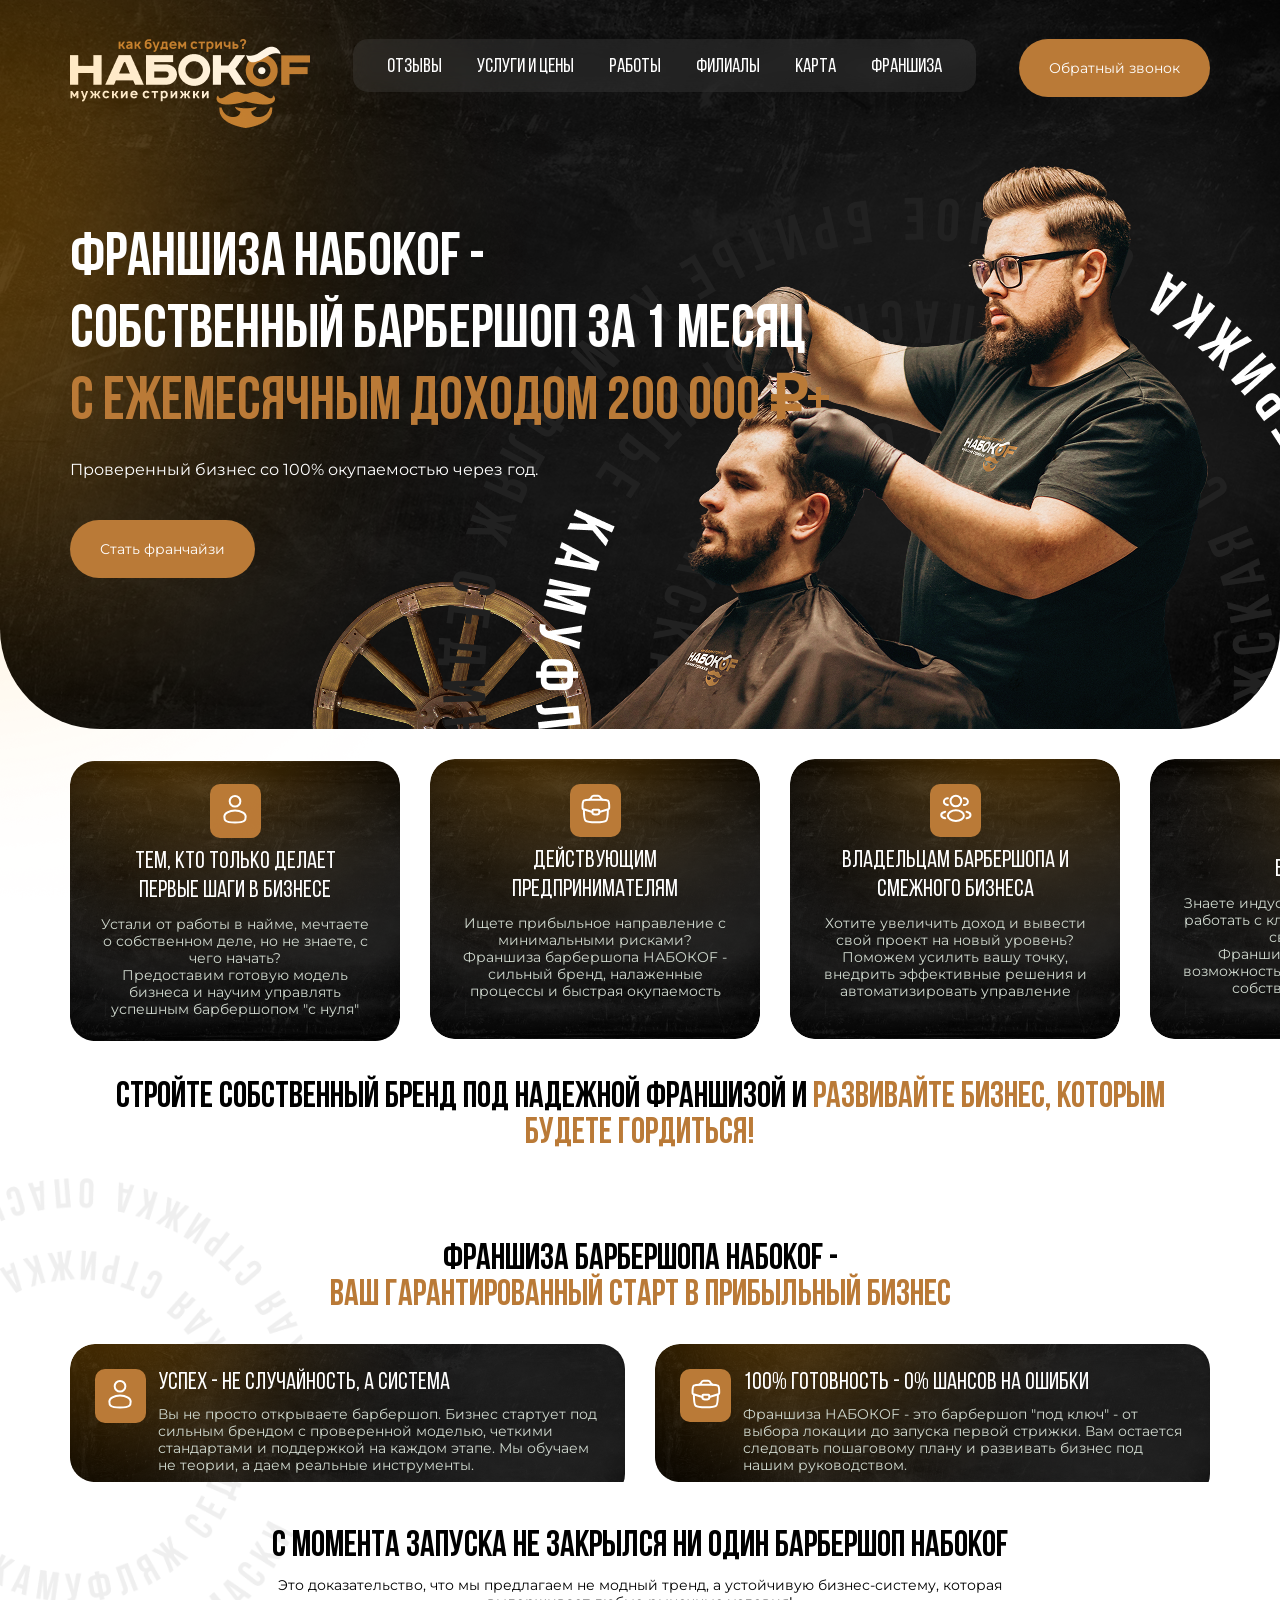
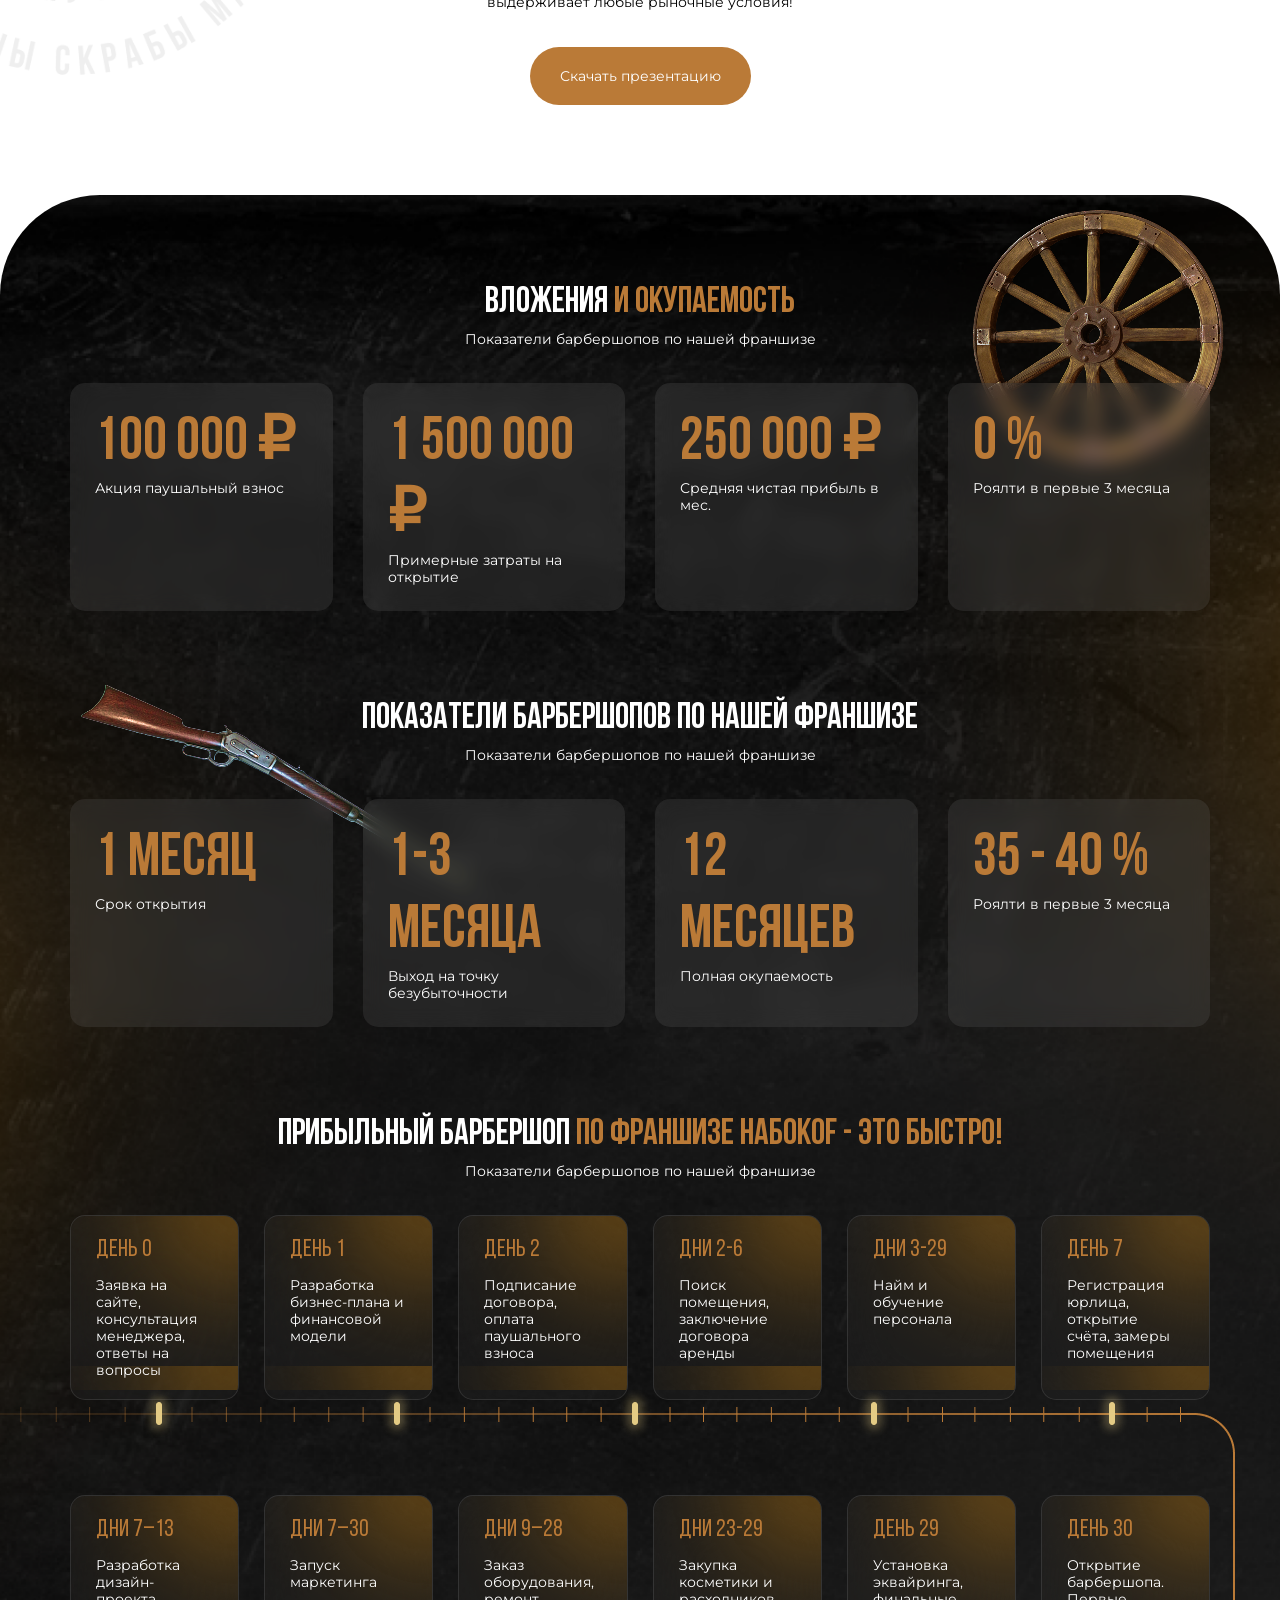
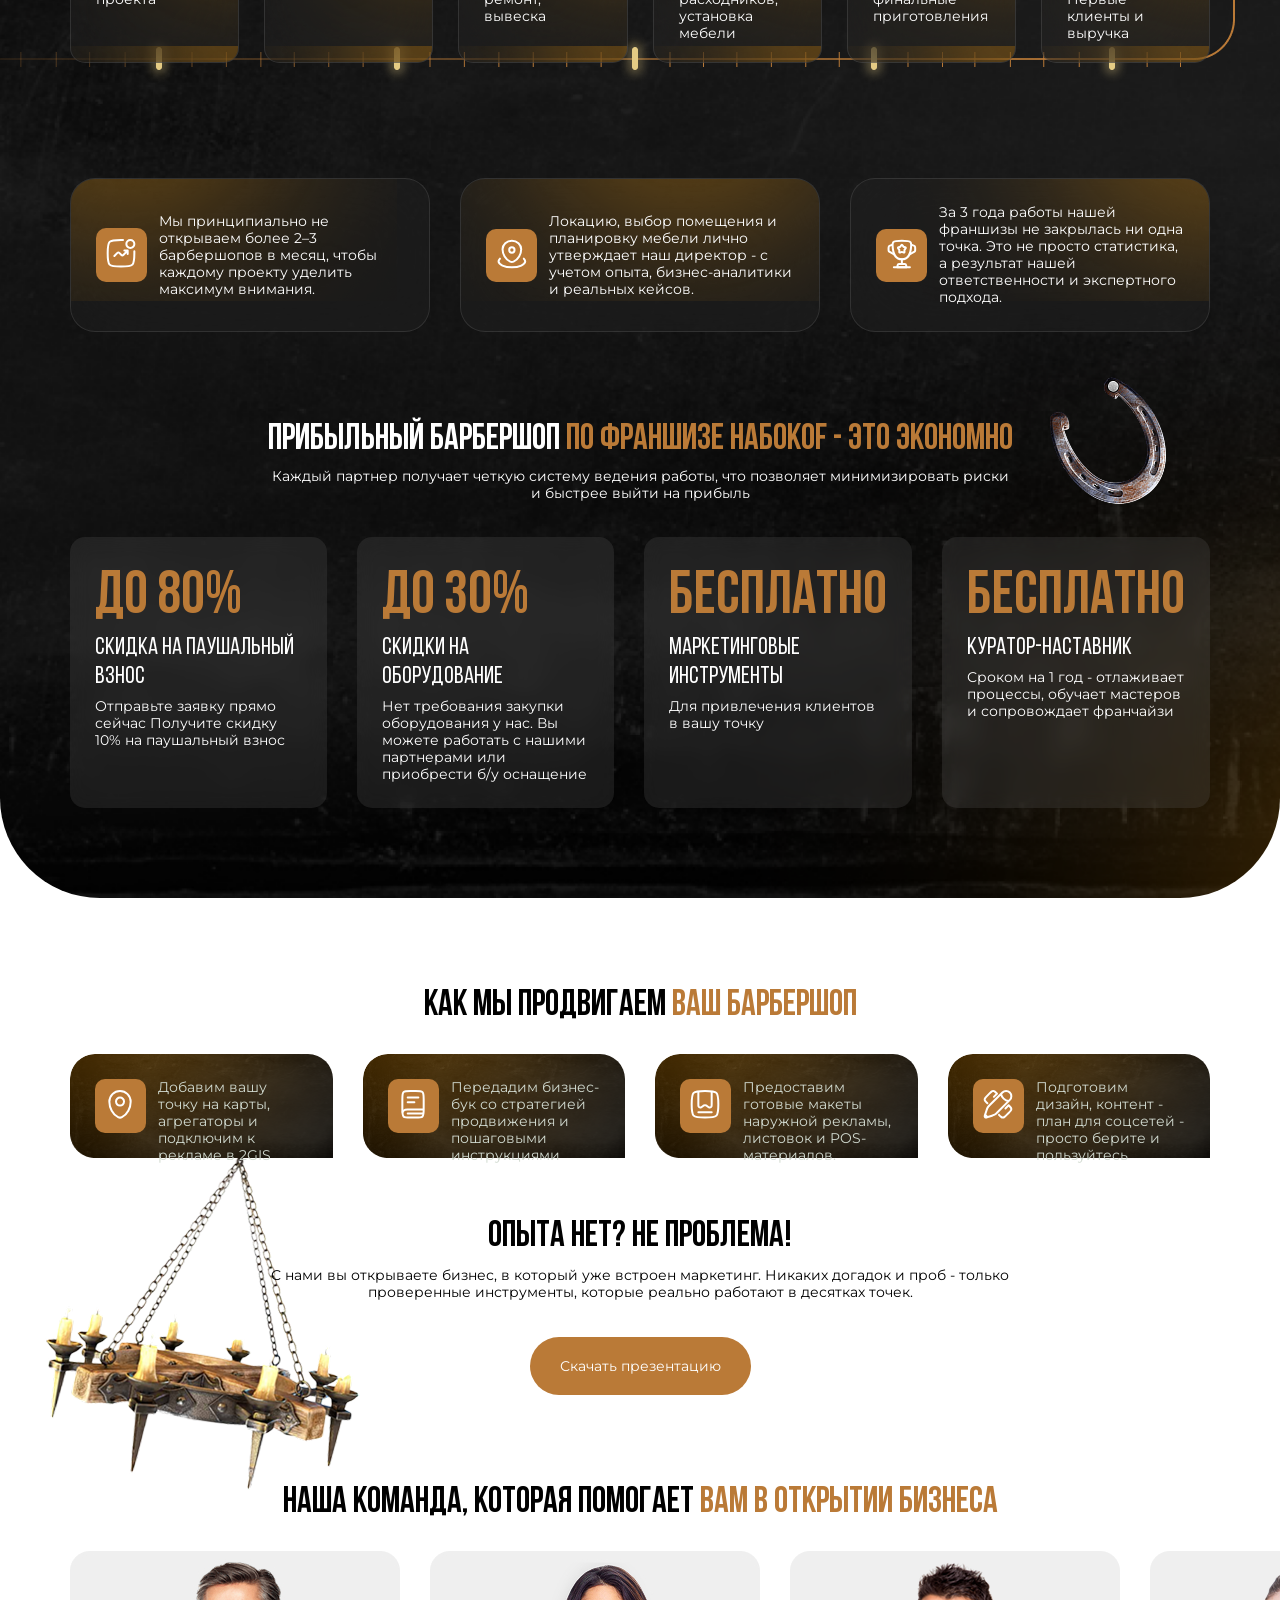
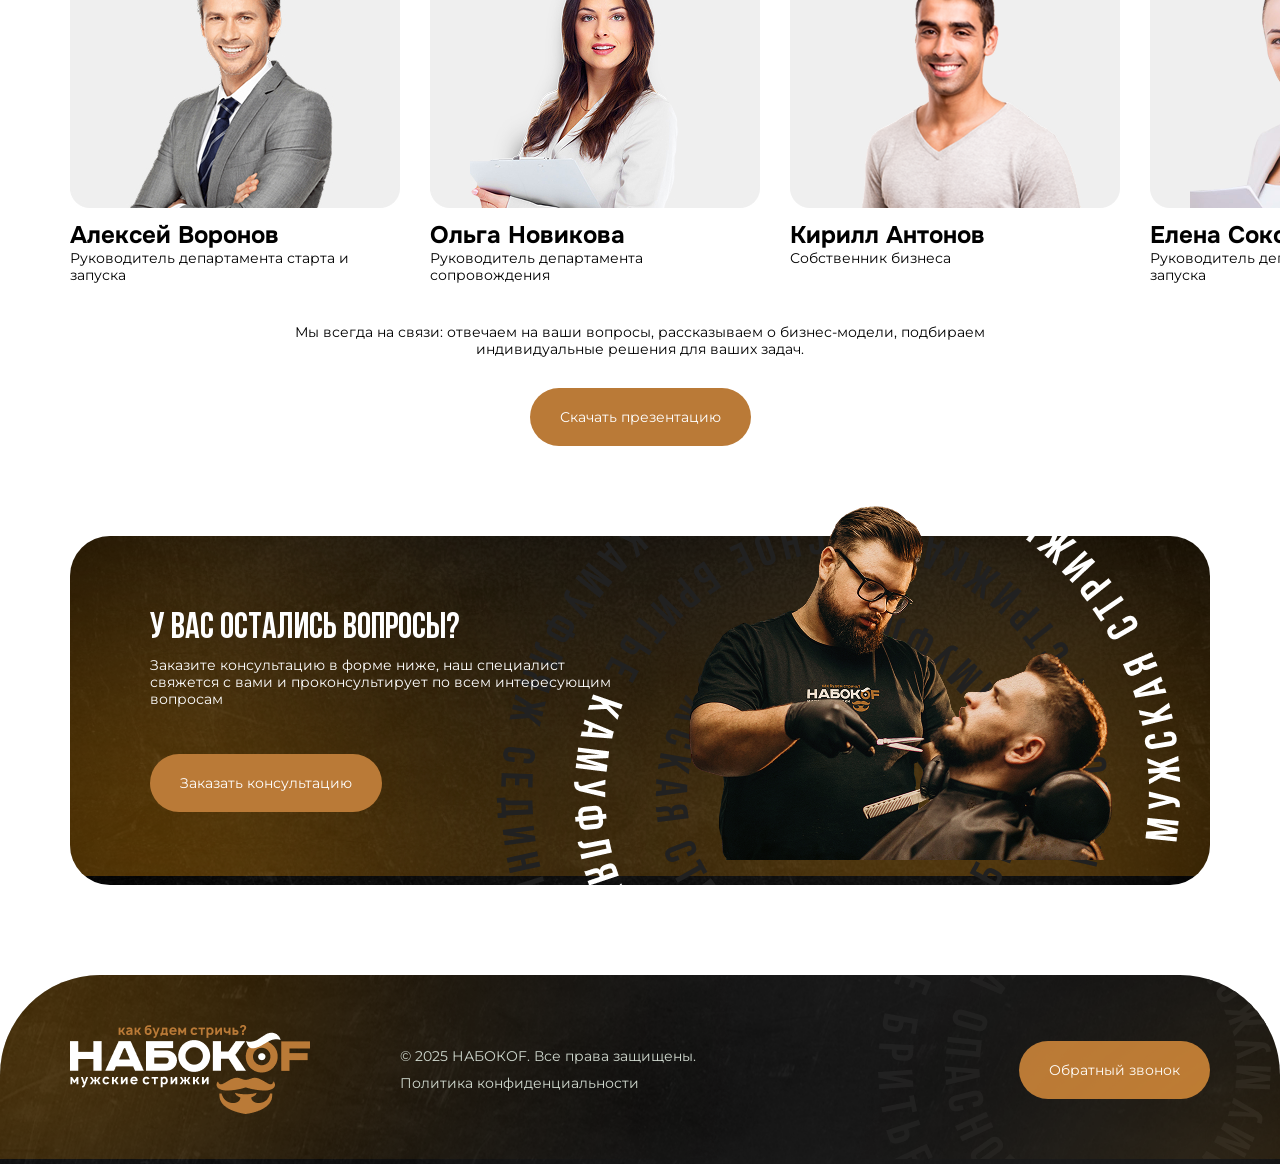
==== franchise.html @ 5dddad39 "first commit" ====
<!DOCTYPE html>
<html lang="en">
<head>
  <meta charset="UTF-8">
  <meta name="viewport" content="width=device-width, initial-scale=1.0">
  <link rel="preconnect" href="https://fonts.googleapis.com">
  <link rel="preconnect" href="https://fonts.gstatic.com" crossorigin>
  <link href="https://fonts.googleapis.com/css2?family=Montserrat&display=swap" rel="stylesheet">
  <title>Document</title>

  <link rel="stylesheet" href="css/franchise.css">
</head>
<body>
  <div class="wrapper">
    <div class="hero">
      <img class="hero__decor-eclipse" src="img/franchise/ecpilse.png" alt="">
      <header class="header">
        <div class="header__container container">
          <a class="header__logo" href="#">
            <img src="img/franchise/logo.png" alt="">
          </a>
          <nav class="header__nav">
            <ul class="header__nav-list">
              <li class="header__nav-item">
                <a class="header__nav-link text-bebas-20" href="#">Отзывы</a>
              </li>
              <li class="header__nav-item">
                <a class="header__nav-link text-bebas-20" href="#">Услуги и цены</a>
              </li>
              <li class="header__nav-item">
                <a class="header__nav-link text-bebas-20" href="#">Работы</a>
              </li>
              <li class="header__nav-item">
                <a class="header__nav-link text-bebas-20" href="#">Филиалы</a>
              </li>
              <li class="header__nav-item">
                <a class="header__nav-link text-bebas-20" href="#">Карта</a>
              </li>
              <li class="header__nav-item">
                <a class="header__nav-link text-bebas-20" href="#">Франшиза</a>
              </li>
            </ul>
          </nav> 
          <a class="header__phone button" href="tel:+999999">Обратный звонок</a>
        </div>
      </header>
      <div class="hero__inner">
        <div class="hero__container container">
          <img class="hero__decor-whell" src="img/franchise/wheel.png" alt="">
          <div class="hero__info">
            <h1 class="hero__title text-title-h1">Франшиза НАБОКОF - <br> собственный барбершоп за 1 месяц <br> <span>с ежемесячным доходом 200 000 ₽+</span></h1>
            <p class="hero__description text-montserrat-16">Проверенный бизнес со 100% окупаемостью через год.</p>
            <button class="hero__button button">Стать франчайзи</button>
          </div>
          <div class="hero__right">
            <img class="hero__human" src="img/franchise/human.png" alt=""> 
          </div>
        </div>
      </div>
    </div>
    <main>
      <section class="for-who">
        <div class="for-who__container container">
          <div class="for-who__body">
            <ul class="for-who__list">
              <li class="for-who__card for-who__card-1">
                <div class="for-who__card-icon">
                  <svg width="33" height="33" viewBox="0 0 33 33" fill="none" xmlns="http://www.w3.org/2000/svg">
                    <path d="M10.6836 8.26662C10.6836 9.68111 11.2455 11.0377 12.2457 12.0379C13.2459 13.0381 14.6024 13.6 16.0169 13.6C17.4314 13.6 18.788 13.0381 19.7882 12.0379C20.7884 11.0377 21.3503 9.68111 21.3503 8.26662C21.3503 6.85213 20.7884 5.49558 19.7882 4.49539C18.788 3.49519 17.4314 2.93329 16.0169 2.93329C14.6024 2.93329 13.2459 3.49519 12.2457 4.49539C11.2455 5.49558 10.6836 6.85213 10.6836 8.26662Z" stroke="white" stroke-width="2"/>
                    <path d="M26.6829 23.5999C26.6829 26.9136 26.6829 29.5999 16.0163 29.5999C5.34961 29.5999 5.34961 26.9136 5.34961 23.5999C5.34961 20.2862 10.1252 17.5999 16.0163 17.5999C21.9073 17.5999 26.6829 20.2862 26.6829 23.5999Z" stroke="white" stroke-width="2"/>
                  </svg>                    
                </div>
                <h3 class="for-who__card-title text-title-h3">Тем, кто только делает <br> первые шаги в бизнесе</h3>
                <p class="for-who__card-description text-montserrat-14">Устали от работы в найме, мечтаете о собственном деле, но не знаете, с чего начать? <br> Предоставим готовую модель бизнеса и научим управлять успешным барбершопом "с нуля"</p>
              </li>
              <li class="for-who__card for-who__card-2">
                <div class="for-who__card-icon">
                  <svg width="33" height="32" viewBox="0 0 33 32" fill="none" xmlns="http://www.w3.org/2000/svg">
                    <path d="M4.87793 16C4.87793 21.0283 4.87793 26.2092 6.63529 27.7712C8.39265 29.3333 11.2211 29.3333 16.8779 29.3333C22.5347 29.3333 25.3633 29.3333 27.1206 27.7712C28.8779 26.2092 28.8779 21.0283 28.8779 16" stroke="white" stroke-width="2"/>
                    <path d="M20.4253 18.9359L28.4351 16.533C29.2291 16.2948 29.6261 16.1756 29.878 15.8902C29.9271 15.8346 29.9715 15.775 30.0105 15.712C30.2116 15.3887 30.2116 14.9743 30.2116 14.1452C30.2116 10.8784 30.2116 9.24495 29.3143 8.14214C29.1419 7.93019 28.9481 7.73646 28.7361 7.56399C27.6333 6.66669 25.9999 6.66669 22.7331 6.66669H11.0235C7.75662 6.66669 6.12319 6.66669 5.02038 7.56399C4.80843 7.73646 4.6147 7.93019 4.44223 8.14214C3.54492 9.24495 3.54492 10.8784 3.54492 14.1452C3.54492 14.9743 3.54492 15.3887 3.74596 15.712C3.78512 15.775 3.82947 15.8346 3.87854 15.8902C4.13046 16.1756 4.52746 16.2948 5.32146 16.533L13.3312 18.9359" stroke="white" stroke-width="2"/>
                    <path d="M9.54492 6.66669C10.6428 6.63886 11.7573 5.9399 12.1308 4.90711C12.1423 4.87534 12.1541 4.84001 12.1777 4.76931L12.2119 4.66669C12.2681 4.49794 12.2963 4.41354 12.3264 4.33869C12.7106 3.38285 13.6111 2.73385 14.6393 2.67157C14.7199 2.66669 14.8088 2.66669 14.9868 2.66669H18.7704C18.9483 2.66669 19.0372 2.66669 19.1177 2.67157C20.146 2.73385 21.0465 3.38285 21.4308 4.33869C21.4608 4.41354 21.4889 4.49793 21.5452 4.66669L21.5795 4.76931C21.6029 4.83959 21.6148 4.87543 21.6263 4.90711C21.9999 5.9399 23.1137 6.63886 24.2116 6.66669" stroke="white" stroke-width="2"/>
                    <path d="M19.5449 16.6667H14.2116C13.8434 16.6667 13.5449 16.9652 13.5449 17.3334V20.2154C13.5449 20.4879 13.7109 20.7331 13.964 20.8343L14.8975 21.2078C16.1691 21.7163 17.5875 21.7163 18.8591 21.2078L19.7925 20.8343C20.0456 20.7331 20.2116 20.4879 20.2116 20.2154V17.3334C20.2116 16.9652 19.9131 16.6667 19.5449 16.6667Z" stroke="white" stroke-width="2" stroke-linecap="round"/>
                  </svg>                    
                </div>
                <h3 class="for-who__card-title text-title-h3">Действующим <br> предпринимателям</h3>
                <p class="for-who__card-description text-montserrat-14">Ищете прибыльное направление с минимальными рисками? <br> Франшиза барбершопа НАБОКОF - сильный бренд, налаженные процессы и быстрая окупаемость</p>
              </li>
              <li class="for-who__card for-who__card-3">
                <div class="for-who__card-icon">
                  <svg width="33" height="32" viewBox="0 0 33 32" fill="none" xmlns="http://www.w3.org/2000/svg">
                    <g clip-path="url(#clip0_64_676)">
                    <path d="M11.5449 7.99996C11.5449 9.41445 12.1068 10.771 13.107 11.7712C14.1072 12.7714 15.4638 13.3333 16.8783 13.3333C18.2927 13.3333 19.6493 12.7714 20.6495 11.7712C21.6497 10.771 22.2116 9.41445 22.2116 7.99996C22.2116 6.58547 21.6497 5.22892 20.6495 4.22872C19.6493 3.22853 18.2927 2.66663 16.8783 2.66663C15.4638 2.66663 14.1072 3.22853 13.107 4.22872C12.1068 5.22892 11.5449 6.58547 11.5449 7.99996Z" stroke="white" stroke-width="2"/>
                    <path d="M24.8779 12C27.0871 12 28.8779 10.5076 28.8779 8.66665C28.8779 6.8257 27.0871 5.33331 24.8779 5.33331" stroke="white" stroke-width="2" stroke-linecap="round"/>
                    <path d="M8.87793 12C6.6688 12 4.87793 10.5076 4.87793 8.66665C4.87793 6.8257 6.6688 5.33331 8.87793 5.33331" stroke="white" stroke-width="2" stroke-linecap="round"/>
                    <path d="M8.87793 22.6666C8.87793 24.0811 9.72078 25.4377 11.2211 26.4379C12.7214 27.4381 14.7562 28 16.8779 28C18.9997 28 21.0345 27.4381 22.5348 26.4379C24.0351 25.4377 24.8779 24.0811 24.8779 22.6666C24.8779 21.2522 24.0351 19.8956 22.5348 18.8954C21.0345 17.8952 18.9997 17.3333 16.8779 17.3333C14.7562 17.3333 12.7214 17.8952 11.2211 18.8954C9.72078 19.8956 8.87793 21.2522 8.87793 22.6666Z" stroke="white" stroke-width="2"/>
                    <path d="M27.5449 25.3333C29.8839 24.8204 31.5449 23.5214 31.5449 22C31.5449 20.4785 29.8839 19.1796 27.5449 18.6666" stroke="white" stroke-width="2" stroke-linecap="round"/>
                    <path d="M6.21094 25.3333C3.87194 24.8204 2.21094 23.5214 2.21094 22C2.21094 20.4785 3.87194 19.1796 6.21094 18.6666" stroke="white" stroke-width="2" stroke-linecap="round"/>
                    </g>
                    <defs>
                    <clipPath id="clip0_64_676">
                    <rect width="32" height="32" fill="white" transform="translate(0.87793)"/>
                    </clipPath>
                    </defs>
                    </svg>
                    
                </div>
                <h3 class="for-who__card-title text-title-h3">Владельцам барбершопа и <br> смежного бизнеса</h3>
                <p class="for-who__card-description text-montserrat-14">Хотите увеличить доход и вывести свой проект на новый уровень? <br> Поможем усилить вашу точку, внедрить эффективные решения и автоматизировать управление</p>
              </li>
              <li class="for-who__card for-who__card-4">
                <div class="for-who__card-icon">
                  <svg width="42" height="41" viewBox="0 0 42 41" fill="none" xmlns="http://www.w3.org/2000/svg">
                    <g clip-path="url(#clip0_64_689)">
                    <path d="M4.80078 21.1913C5.38094 22.1961 6.33652 22.9294 7.45731 23.2297C8.57809 23.53 9.77227 23.3728 10.7771 22.7926C11.782 22.2125 12.5153 21.2569 12.8156 20.1361C13.1159 19.0153 12.9587 17.8211 12.3785 16.8163C11.7983 15.8114 10.8428 15.0782 9.72198 14.7778C8.60119 14.4775 7.40701 14.6347 6.40214 15.2149C5.39727 15.7951 4.66403 16.7506 4.36372 17.8714C4.0634 18.9922 4.22062 20.1864 4.80078 21.1913Z" stroke="white" stroke-width="2" stroke-linecap="round" stroke-linejoin="round"/>
                    <path d="M19.2844 19.6589L37.2527 19.9009C37.2179 20.5948 36.9234 21.2503 36.4276 21.7371C35.9318 22.2238 35.2711 22.5063 34.5767 22.5284L11.4463 22.3179" stroke="white" stroke-width="2" stroke-linecap="round" stroke-linejoin="round"/>
                    <path d="M12.3008 34.1817C12.8809 35.1866 13.8365 35.9198 14.9573 36.2201C16.0781 36.5204 17.2723 36.3632 18.2771 35.783C19.282 35.2029 20.0153 34.2473 20.3156 33.1265C20.6159 32.0057 20.4587 30.8116 19.8785 29.8067C19.2983 28.8018 18.3428 28.0686 17.222 27.7683C16.1012 27.4679 14.907 27.6252 13.9021 28.2053C12.8973 28.7855 12.164 29.7411 11.8637 30.8619C11.5634 31.9826 11.7206 33.1768 12.3008 34.1817Z" stroke="white" stroke-width="2" stroke-linecap="round" stroke-linejoin="round"/>
                    <path d="M22.3845 19.7007L29.6447 6.72323C29.0264 6.4061 28.3114 6.33329 27.6419 6.51926C26.9723 6.70524 26.3973 7.13638 26.0312 7.72696L14.6477 27.8626" stroke="white" stroke-width="2" stroke-linecap="round" stroke-linejoin="round"/>
                    </g>
                    <defs>
                    <clipPath id="clip0_64_689">
                    <rect width="30" height="30" fill="white" transform="translate(0.509766 15.0096) rotate(-30)"/>
                    </clipPath>
                    </defs>
                    </svg>
                    
                </div>
                <h3 class="for-who__card-title text-title-h3">Барберам</h3>
                <p class="for-who__card-description text-montserrat-14">Знаете индустрию изнутри, умеете работать с клиентами и мечтаете о своем деле? <br> Франшиза НАБОКОF - это возможность перейти из мастера в собственника бизнеса</p>
              </li>
            </ul>
            <h2 class="for-who__title text-title-h2">Стройте собственный бренд под надежной франшизой и <span>развивайте бизнес, которым будете гордиться!</span></h2>
          </div>
        </div>
      </section>
      <section class="guarantee">
        <div class="guarantee__container container">
          <img class="guarantee__text-bg" src="img/franchise/text-eclip.png" alt="">
          <div class="guarantee__body">
            <h2 class="guarantee__title guarantee__title-1 text-title-h2">Франшиза барбершопа НАБОКОF - <br> <span>ваш гарантированный старт в прибыльный бизнес</span></h2>
            <ul class="guarantee__list">
              <li class="guarantee__card guarantee__card-1">
                <div class="guarantee__card-icon">
                  <svg width="33" height="33" viewBox="0 0 33 33" fill="none" xmlns="http://www.w3.org/2000/svg">
                    <path d="M10.6836 8.26473C10.6836 9.67922 11.2455 11.0358 12.2457 12.036C13.2459 13.0362 14.6024 13.5981 16.0169 13.5981C17.4314 13.5981 18.788 13.0362 19.7882 12.036C20.7884 11.0358 21.3503 9.67922 21.3503 8.26473C21.3503 6.85024 20.7884 5.49369 19.7882 4.49349C18.788 3.4933 17.4314 2.9314 16.0169 2.9314C14.6024 2.9314 13.2459 3.4933 12.2457 4.49349C11.2455 5.49369 10.6836 6.85024 10.6836 8.26473Z" stroke="white" stroke-width="2"/>
                    <path d="M26.6829 23.5981C26.6829 26.9119 26.6829 29.5981 16.0163 29.5981C5.34961 29.5981 5.34961 26.9119 5.34961 23.5981C5.34961 20.2844 10.1252 17.5981 16.0163 17.5981C21.9073 17.5981 26.6829 20.2844 26.6829 23.5981Z" stroke="white" stroke-width="2"/>
                  </svg>                    
                </div>
                <div class="guarantee__card-info">
                  <h3 class="guarantee__card-title text-title-h3">Успех - не случайность, а система</h3>
                  <p class="guarantee__card-description text-montserrat-14">Вы не просто открываете барбершоп. Бизнес стартует под сильным брендом с проверенной моделью, четкими стандартами и поддержкой на каждом этапе. Мы обучаем не теории, а даем реальные инструменты.</p>
                </div>
              </li>
              <li class="guarantee__card guarantee__card-2">
                <div class="guarantee__card-icon">
                  <svg width="33" height="32" viewBox="0 0 33 32" fill="none" xmlns="http://www.w3.org/2000/svg">
                    <path d="M4.87793 15.9982C4.87793 21.0264 4.87793 26.2074 6.63529 27.7694C8.39265 29.3315 11.2211 29.3315 16.8779 29.3315C22.5347 29.3315 25.3633 29.3315 27.1206 27.7694C28.8779 26.2074 28.8779 21.0264 28.8779 15.9982" stroke="white" stroke-width="2"/>
                    <path d="M20.4253 18.934L28.4351 16.5311C29.2291 16.2929 29.6261 16.1737 29.878 15.8883C29.9271 15.8327 29.9715 15.7731 30.0105 15.7101C30.2116 15.3868 30.2116 14.9724 30.2116 14.1433C30.2116 10.8765 30.2116 9.24306 29.3143 8.14025C29.1419 7.9283 28.9481 7.73457 28.7361 7.5621C27.6333 6.66479 25.9999 6.66479 22.7331 6.66479H11.0235C7.75662 6.66479 6.12319 6.66479 5.02038 7.5621C4.80843 7.73457 4.6147 7.9283 4.44223 8.14025C3.54492 9.24306 3.54492 10.8765 3.54492 14.1433C3.54492 14.9724 3.54492 15.3868 3.74596 15.7101C3.78512 15.7731 3.82947 15.8327 3.87854 15.8883C4.13046 16.1737 4.52746 16.2929 5.32146 16.5311L13.3312 18.934" stroke="white" stroke-width="2"/>
                    <path d="M9.54492 6.6648C10.6428 6.63697 11.7573 5.93801 12.1308 4.90522C12.1423 4.87345 12.1541 4.83812 12.1777 4.76742L12.2119 4.66479C12.2681 4.49605 12.2963 4.41165 12.3264 4.33679C12.7106 3.38095 13.6111 2.73195 14.6393 2.66967C14.7199 2.66479 14.8088 2.66479 14.9868 2.66479H18.7704C18.9483 2.66479 19.0372 2.66479 19.1177 2.66967C20.146 2.73195 21.0465 3.38095 21.4308 4.33679C21.4608 4.41165 21.4889 4.49603 21.5452 4.66479L21.5795 4.76742C21.6029 4.8377 21.6148 4.87354 21.6263 4.90522C21.9999 5.93801 23.1137 6.63697 24.2116 6.6648" stroke="white" stroke-width="2"/>
                    <path d="M19.5449 16.6648H14.2116C13.8434 16.6648 13.5449 16.9633 13.5449 17.3315V20.2135C13.5449 20.486 13.7109 20.7312 13.964 20.8324L14.8975 21.2059C16.1691 21.7144 17.5875 21.7144 18.8591 21.2059L19.7925 20.8324C20.0456 20.7312 20.2116 20.486 20.2116 20.2135V17.3315C20.2116 16.9633 19.9131 16.6648 19.5449 16.6648Z" stroke="white" stroke-width="2" stroke-linecap="round"/>
                    </svg>                    
                </div>
                <div class="guarantee__card-info">
                  <h3 class="guarantee__card-title text-title-h3">100% готовность - 0% шансов на ошибки</h3>
                  <p class="guarantee__card-description text-montserrat-14">Франшиза НАБОКОF - это барбершоп "под ключ" - от выбора локации до запуска первой стрижки. Вам остается следовать пошаговому плану и развивать бизнес под нашим руководством.</p>
                </div>
              </li>
            </ul>
            <div class="guarantee__wrap">
              <h2 class="guarantee__title guarantee__title-2 text-title-h2">С момента запуска не закрылся ни один барбершоп НАБОКОF</h2>
              <p class="guarantee__description text-montserrat-14">Это доказательство, что мы предлагаем не модный тренд, а устойчивую бизнес-систему, которая выдерживает любые рыночные условия!</p>
              <a class="guarantee__link button" href="#">Скачать презентацию</a> 
            </div>          
          </div>
        </div>
      </section>
      <div class="metrics">
        <div class="metrics__inner">
          <section class="metrics__attachments">
            <div class="metrics__attachments-inner">
              <div class="metrics__attachments-container container">
                <img class="metrics__attachments-wheel" src="img/franchise/profit-whell.png"alt="">
                <div class="metrics__attachments-top">
                  <h2 class="metrics__attachments-title text-title-h2">Вложения <span>и окупаемость</span></h2>
                  <p class="metrics__attachments-description text-montserrat-14">Показатели барбершопов по нашей франшизе</p>
                </div>
                <ul class="metrics__attachments-list">
                  <li class="metrics__attachments-card">
                    <h3 class="metrics__attachments-card-title text-title-h1">100 000 ₽</h3>
                    <p class="metrics__attachments-card-description text-montserrat-14">Акция паушальный взнос</p>
                  </li>
                  <li class="metrics__attachments-card">
                    <h3 class="metrics__attachments-card-title text-title-h1">1 500 000 ₽</h3>
                    <p class="metrics__attachments-card-description text-montserrat-14">Примерные затраты на открытие</p>
                  </li>
                  <li class="metrics__attachments-card">
                    <h3 class="metrics__attachments-card-title text-title-h1">250 000 ₽</h3>
                    <p class="metrics__attachments-card-description text-montserrat-14">Средняя чистая прибыль в мес.</p>
                  </li>
                  <li class="metrics__attachments-card">
                    <h3 class="metrics__attachments-card-title text-title-h1">0 %</h3>
                    <p class="metrics__attachments-card-description text-montserrat-14">Роялти в первые 3 месяца</p>
                  </li>
                </ul>
              </div>
            </div>
          </section>

          <section class="metrics__stats">
            <div class="metrics__stats-inner">
              <div class="metrics__stats-container container">
                <img class="metrics__stats-gun" src="img/franchise/gun.png" alt="">
                <div class="metrics__stats-top">
                  <h2 class="metrics__stats-title text-title-h2">Показатели барбершопов по нашей франшизе</h2>
                  <p class="metrics__stats-description text-montserrat-14">Показатели барбершопов по нашей франшизе</p>
                </div>
                <ul class="metrics__stats-list">
                  <li class="metrics__stats-card">
                    <h3 class="metrics__stats-card-title text-title-h1">1 месяц</h3>
                    <p class="metrics__stats-card-description text-montserrat-14">Срок открытия</p>
                  </li>
                  <li class="metrics__stats-card">
                    <h3 class="metrics__stats-card-title text-title-h1">1-3 месяца</h3>
                    <p class="metrics__stats-card-description text-montserrat-14">Выход на точку безубыточности</p>
                  </li>
                  <li class="metrics__stats-card">
                    <h3 class="metrics__stats-card-title text-title-h1">12 месяцев</h3>
                    <p class="metrics__stats-card-description text-montserrat-14">Полная окупаемость</p>
                  </li>
                  <li class="metrics__stats-card">
                    <h3 class="metrics__stats-card-title text-title-h1">35 - 40 %</h3>
                    <p class="metrics__stats-card-description text-montserrat-14">Роялти в первые 3 месяца</p>
                  </li>
                </ul>
              </div>
            </div>
          </section>
          
          <section class="metrics__timeline">
            <div class="metrics__timeline-inner">
              <div class="metrics__timeline-container container">
                <div class="metrics__timeline-top">
                  <h2 class="metrics__timeline-title text-title-h2">Прибыльный барбершоп <span>по франшизе НАБОКОF - это быстро!</span></h2>
                  <p class="metrics__timeline-description text-montserrat-14">Показатели барбершопов по нашей франшизе</p>
                </div>

                <div class="metrics__timeline-wrap">

                  <ul class="metrics__timeline-list">
                    <li class="metrics__timeline-card">
                      <h3 class="metrics__timeline-card-day text-title-h3">День 0</h3>
                      <p class="metrics__timeline-card-description text-montserrat-14">Заявка на сайте, консультация менеджера, ответы на вопросы</p>
                    </li>
                    <li class="metrics__timeline-card">
                      <h3 class="metrics__timeline-card-day text-title-h3">День 1</h3>
                      <p class="metrics__timeline-card-description text-montserrat-14">Разработка бизнес-плана и финансовой модели</p>
                    </li>
                    <li class="metrics__timeline-card">
                      <h3 class="metrics__timeline-card-day text-title-h3">День 2</h3>
                      <p class="metrics__timeline-card-description text-montserrat-14">Подписание договора, оплата паушального взноса</p>
                    </li>
                    <li class="metrics__timeline-card">
                      <h3 class="metrics__timeline-card-day text-title-h3">Дни 2-6</h3>
                      <p class="metrics__timeline-card-description text-montserrat-14">Поиск помещения, заключение договора аренды</p>
                    </li>
                    <li class="metrics__timeline-card">
                      <h3 class="metrics__timeline-card-day text-title-h3">Дни 3-29</h3>
                      <p class="metrics__timeline-card-description text-montserrat-14">Найм и обучение персонала</p>
                    </li>
                    <li class="metrics__timeline-card">
                      <h3 class="metrics__timeline-card-day text-title-h3">День 7</h3>
                      <p class="metrics__timeline-card-description text-montserrat-14">Регистрация юрлица, открытие счёта, замеры помещения</p>
                    </li>
                  </ul>

                  <img class="metrics__timeline-line" src="img/franchise/metric/line.png" alt="">
  
                  <ul class="metrics__timeline-list metrics__timeline-list-2">
                    <li class="metrics__timeline-card">
                      <h3 class="metrics__timeline-card-day text-title-h3">Дни 7–13</h3>
                      <p class="metrics__timeline-card-description text-montserrat-14">Разработка дизайн-проекта</p>
                    </li>
                    <li class="metrics__timeline-card">
                      <h3 class="metrics__timeline-card-day text-title-h3">Дни 7–30</h3>
                      <p class="metrics__timeline-card-description text-montserrat-14">Запуск маркетинга</p>
                    </li>
                    <li class="metrics__timeline-card">
                      <h3 class="metrics__timeline-card-day text-title-h3">Дни 9–28</h3>
                      <p class="metrics__timeline-card-description text-montserrat-14">Заказ оборудования, ремонт, вывеска</p>
                    </li>
                    <li class="metrics__timeline-card">
                      <h3 class="metrics__timeline-card-day text-title-h3">Дни 23-29</h3>
                      <p class="metrics__timeline-card-description text-montserrat-14">Закупка косметики и расходников, установка мебели</p>
                    </li>
                    <li class="metrics__timeline-card">
                      <h3 class="metrics__timeline-card-day text-title-h3">День 29</h3>
                      <p class="metrics__timeline-card-description text-montserrat-14">Установка эквайринга, финальные приготовления</p>
                    </li>
                    <li class="metrics__timeline-card">
                      <h3 class="metrics__timeline-card-day text-title-h3">День 30</h3>
                      <p class="metrics__timeline-card-description text-montserrat-14">Открытие барбершопа. Первые клиенты и выручка</p>
                    </li>
                  </ul>
                </div>

                <ul class="metrics__timeline-row">
                  <li class="metrics__timeline-row-card metrics__timeline-row-card-1">
                    <div class="metrics__timeline-row-card-icon">
                      <svg width="33" height="33" viewBox="0 0 33 33" fill="none" xmlns="http://www.w3.org/2000/svg">
                        <path d="M29.3503 14.2667V16.2667C29.3503 22.552 29.3503 25.6948 27.3976 27.6473C25.4451 29.6 22.3023 29.6 16.0169 29.6C9.73153 29.6 6.58883 29.6 4.63622 27.6473C2.68359 25.6948 2.68359 22.552 2.68359 16.2667C2.68359 9.98128 2.68359 6.83859 4.63622 4.88598C6.58883 2.93335 9.73153 2.93335 16.0169 2.93335H18.0169" stroke="white" stroke-width="2" stroke-linecap="round"/>
                        <path d="M21.3496 6.93335C21.3496 7.99422 21.771 9.01163 22.5212 9.76178C23.2713 10.5119 24.2887 10.9333 25.3496 10.9333C26.4105 10.9333 27.4279 10.5119 28.178 9.76178C28.9282 9.01163 29.3496 7.99422 29.3496 6.93335C29.3496 5.87248 28.9282 4.85507 28.178 4.10492C27.4279 3.35478 26.4105 2.93335 25.3496 2.93335C24.2887 2.93335 23.2713 3.35478 22.5212 4.10492C21.771 4.85507 21.3496 5.87248 21.3496 6.93335Z" stroke="white" stroke-width="2"/>
                        <path d="M9.34961 18.9332L12.4068 15.876C12.9275 15.3553 13.7717 15.3553 14.2924 15.876L16.4068 17.9904C16.9275 18.5111 17.7717 18.5111 18.2924 17.9904L22.6829 13.5999M22.6829 13.5999V16.9332M22.6829 13.5999H19.3496" stroke="white" stroke-width="2" stroke-linecap="round" stroke-linejoin="round"/>
                      </svg>                        
                    </div>
                    <p class="metrics__timeline-row-card-description text-montserrat-14">Мы принципиально не открываем более 2–3 барбершопов в месяц, чтобы каждому проекту уделить максимум внимания. </p>
                  </li>
                  <li class="metrics__timeline-row-card metrics__timeline-row-card-2">
                    <div class="metrics__timeline-row-card-icon">
                      <svg width="33" height="32" viewBox="0 0 33 32" fill="none" xmlns="http://www.w3.org/2000/svg">
                        <path d="M7.54492 11.3529C7.54492 6.55568 11.7236 2.66675 16.8783 2.66675C22.0329 2.66675 26.2116 6.55568 26.2116 11.3529C26.2116 16.1126 23.2327 21.6666 18.5851 23.6529C17.5016 24.1158 16.2549 24.1158 15.1715 23.6529C10.5238 21.6666 7.54492 16.1126 7.54492 11.3529Z" stroke="white" stroke-width="2"/>
                        <path d="M19.5443 11.9999C19.5443 13.4727 18.3504 14.6666 16.8776 14.6666C15.4048 14.6666 14.2109 13.4727 14.2109 11.9999C14.2109 10.5272 15.4048 9.33325 16.8776 9.33325C18.3504 9.33325 19.5443 10.5272 19.5443 11.9999Z" stroke="white" stroke-width="2"/>
                        <path d="M28.8256 20.6667C29.7128 21.4701 30.2116 22.3755 30.2116 23.3334C30.2116 26.6471 24.242 29.3334 16.8783 29.3334C9.51445 29.3334 3.54492 26.6471 3.54492 23.3334C3.54492 22.3755 4.04375 21.4701 4.93088 20.6667" stroke="white" stroke-width="2" stroke-linecap="round"/>
                      </svg>                        
                    </div>
                    <p class="metrics__timeline-row-card-description text-montserrat-14">Локацию, выбор помещения и планировку мебели лично утверждает наш директор - с учетом опыта, бизнес-аналитики и реальных кейсов. </p>
                  </li>
                  <li class="metrics__timeline-row-card metrics__timeline-row-card-3">
                    <div class="metrics__timeline-row-card-icon">
                      <svg width="33" height="32" viewBox="0 0 33 32" fill="none" xmlns="http://www.w3.org/2000/svg">
                        <path d="M16.8785 21.3334C9.19853 21.3334 7.83803 13.6794 7.59701 7.60871C7.52997 5.92005 7.49645 5.07572 8.13075 4.29452C8.76503 3.51333 9.52419 3.38524 11.0425 3.12907C12.5412 2.8762 14.5004 2.66675 16.8785 2.66675C19.2565 2.66675 21.2157 2.8762 22.7144 3.12907C24.2328 3.38524 24.9919 3.51333 25.6261 4.29452C26.2605 5.07572 26.2269 5.92005 26.1599 7.60871C25.9189 13.6794 24.5584 21.3334 16.8785 21.3334Z" stroke="white" stroke-width="2"/>
                        <path d="M16.8779 21.3333V25.3333" stroke="white" stroke-width="2" stroke-linecap="round"/>
                        <path d="M21.5443 29.3333H12.2109L12.6632 27.0719C12.7879 26.4487 13.3351 26 13.9707 26H19.7845C20.4201 26 20.9673 26.4487 21.092 27.0719L21.5443 29.3333Z" stroke="white" stroke-width="2" stroke-linecap="round" stroke-linejoin="round"/>
                        <path d="M26.2109 6.66675L27.4757 7.08836C28.7959 7.52839 29.4559 7.7484 29.8333 8.27219C30.2109 8.79597 30.2109 9.49172 30.2108 10.8832V10.9799C30.2108 12.1276 30.2108 12.7014 29.9345 13.1709C29.6583 13.6403 29.1567 13.919 28.1535 14.4763L24.2109 16.6667" stroke="white" stroke-width="2"/>
                        <path d="M7.54484 6.66675L6.28002 7.08836C4.95994 7.52839 4.2999 7.7484 3.92239 8.27219C3.54487 8.79597 3.54488 9.49172 3.54492 10.8832V10.9799C3.54496 12.1276 3.54498 12.7014 3.82123 13.1709C4.09747 13.6403 4.5991 13.919 5.60232 14.4763L9.54484 16.6667" stroke="white" stroke-width="2"/>
                        <path d="M15.7391 8.03009C16.2458 7.1212 16.4991 6.66675 16.8779 6.66675C17.2567 6.66675 17.5101 7.1212 18.0167 8.03009L18.1478 8.26524C18.2917 8.52352 18.3637 8.65267 18.4759 8.73787C18.5882 8.82308 18.7279 8.85471 19.0075 8.91796L19.2621 8.97556C20.2459 9.19817 20.7379 9.30948 20.855 9.68584C20.9721 10.0622 20.6366 10.4544 19.9659 11.2387L19.7923 11.4416C19.6018 11.6645 19.5065 11.776 19.4635 11.9138C19.4207 12.0517 19.4351 12.2004 19.4639 12.4978L19.4902 12.7685C19.5915 13.815 19.6423 14.3382 19.3359 14.5709C19.0294 14.8034 18.5689 14.5914 17.6477 14.1673L17.4094 14.0575C17.1475 13.937 17.0167 13.8767 16.8779 13.8767C16.7391 13.8767 16.6083 13.937 16.3465 14.0575L16.1082 14.1673C15.187 14.5914 14.7265 14.8034 14.4199 14.5709C14.1136 14.3382 14.1643 13.815 14.2657 12.7685L14.2919 12.4978C14.3207 12.2004 14.3351 12.0517 14.2923 11.9138C14.2494 11.776 14.1541 11.6645 13.9635 11.4416L13.79 11.2387C13.1192 10.4544 12.7839 10.0622 12.9009 9.68584C13.0179 9.30948 13.5099 9.19817 14.4938 8.97556L14.7483 8.91796C15.0279 8.85471 15.1677 8.82308 15.2799 8.73787C15.3922 8.65267 15.4642 8.52352 15.6081 8.26524L15.7391 8.03009Z" stroke="white" stroke-width="2"/>
                        <path d="M24.8779 29.3333H8.87793" stroke="white" stroke-width="2" stroke-linecap="round"/>
                      </svg>                        
                    </div>
                    <p class="metrics__timeline-row-card-description text-montserrat-14">За 3 года работы нашей франшизы не закрылась ни одна точка. Это не просто статистика, а результат нашей ответственности и экспертного подхода.</p>
                  </li>
                </ul>

              </div>
            </div>
          </section>

          <section class="metrics__profit">
            <div class="metrics__profit-inner">
              <div class="metrics__profit-container container">
                <img class="metrics__profit-horseshoe" src="img/franchise/horseshoe.png" alt="">
                <div class="metrics__profit-top">
                  <h2 class="metrics__profit-title text-title-h2">Прибыльный барбершоп <span>по франшизе НАБОКОF - это экономно</span></h2>
                  <p class="metrics__profit-description text-montserrat-14">Каждый партнер получает четкую систему ведения работы, что позволяет минимизировать риски <br> и быстрее выйти на прибыль</p>
                </div>
                <ul class="metrics__profit-list">
                  <li class="metrics__profit-card">
                    <h3 class="metrics__profit-card-title text-title-h1">До 80%</h3>
                    <h4 class="metrics__profit-card-subtitle text-title-h3">скидка на паушальный взнос</h4>
                    <p class="metrics__profit-card-description text-montserrat-14">Отправьте заявку прямо сейчас Получите скидку 10% на паушальный взнос</p>
                  </li>
                  <li class="metrics__profit-card">
                    <h3 class="metrics__profit-card-title text-title-h1">До 30%</h3>
                    <h4 class="metrics__profit-card-subtitle text-title-h3">скидки на оборудование</h4>
                    <p class="metrics__profit-card-description text-montserrat-14">Нет требования закупки оборудования у нас. Вы можете работать с нашими партнерами или приобрести б/у оснащение</p>
                  </li>
                  <li class="metrics__profit-card">
                    <h3 class="metrics__profit-card-title text-title-h1">Бесплатно</h3>
                    <h4 class="metrics__profit-card-subtitle text-title-h3">маркетинговые инструменты</h4>
                    <p class="metrics__profit-card-description text-montserrat-14">Для привлечения клиентов в вашу точку</p>
                  </li>
                  <li class="metrics__profit-card">
                    <h3 class="metrics__profit-card-title text-title-h1">Бесплатно</h3>
                    <h4 class="metrics__profit-card-subtitle text-title-h3">куратор-наставник</h4>
                    <p class="metrics__profit-card-description text-montserrat-14">Сроком на 1 год - отлаживает процессы, обучает мастеров и сопровождает франчайзи</p>
                  </li>
                </ul>
              </div>
            </div>
          </section>
          

        </div>
      </div>
      <section class="promotion">
        <div class="promotion__container container">
          <img class="promotion__chandelier" src="img/franchise/chandelier.png" alt="">
          <div class="promotion__body">
            <h2 class="promotion__title guarantee__title-1 text-title-h2">Как мы продвигаем <span>ваш барбершоп</span></h2>
            <ul class="promotion__list">
              <li class="promotion__card promotion__card-1">
                <div class="promotion__card-icon">
                  <svg width="33" height="33" viewBox="0 0 33 33" fill="none" xmlns="http://www.w3.org/2000/svg">
                    <path d="M5.34863 13.7899C5.34863 7.7933 10.1243 2.93213 16.0153 2.93213C21.9064 2.93213 26.682 7.7933 26.682 13.7899C26.682 19.7395 23.2776 26.682 17.9658 29.1647C16.7277 29.7435 15.3029 29.7435 14.0648 29.1647C8.75306 26.682 5.34863 19.7395 5.34863 13.7899Z" stroke="white" stroke-width="2"/>
                    <path d="M12.0156 13.5991C12.0156 14.66 12.4371 15.6774 13.1872 16.4275C13.9373 17.1777 14.9548 17.5991 16.0156 17.5991C17.0765 17.5991 18.0939 17.1777 18.8441 16.4275C19.5942 15.6774 20.0156 14.66 20.0156 13.5991C20.0156 12.5383 19.5942 11.5208 18.8441 10.7707C18.0939 10.0205 17.0765 9.59912 16.0156 9.59912C14.9548 9.59912 13.9373 10.0205 13.1872 10.7707C12.4371 11.5208 12.0156 12.5383 12.0156 13.5991Z" stroke="white" stroke-width="2"/>
                  </svg>                                       
                </div>
                <p class="promotion__card-description text-montserrat-14">Добавим вашу точку на карты, агрегаторы и подключим к рекламе в 2GIS</p>
              </li>
              <li class="promotion__card promotion__card-2">
                <div class="promotion__card-icon">
                  <svg width="33" height="33" viewBox="0 0 33 33" fill="none" xmlns="http://www.w3.org/2000/svg">
                    <path d="M5.34863 10.9321C5.34863 7.16089 5.34863 5.27528 6.52021 4.1037C7.69178 2.93213 9.57739 2.93213 13.3486 2.93213H18.682C22.4532 2.93213 24.3388 2.93213 25.5104 4.1037C26.682 5.27528 26.682 7.16089 26.682 10.9321V21.5988C26.682 25.37 26.682 27.2556 25.5104 28.4272C24.3388 29.5988 22.4532 29.5988 18.682 29.5988H13.3486C9.57739 29.5988 7.69178 29.5988 6.52021 28.4272C5.34863 27.2556 5.34863 25.37 5.34863 21.5988V10.9321Z" stroke="white" stroke-width="2"/>
                    <path d="M26.5457 21.5991H10.5457C9.30571 21.5991 8.68573 21.5991 8.17706 21.7354C6.79669 22.1053 5.7185 23.1835 5.34863 24.5638" stroke="white" stroke-width="2"/>
                    <path d="M10.6826 9.59912H21.3493" stroke="white" stroke-width="2" stroke-linecap="round"/>
                    <path d="M10.6826 14.2656H17.3493" stroke="white" stroke-width="2" stroke-linecap="round"/>
                    <path d="M26.0159 25.5991H10.6826" stroke="white" stroke-width="2" stroke-linecap="round"/>
                  </svg>                                       
                </div>
                <p class="promotion__card-description text-montserrat-14">Передадим бизнес-бук со стратегией продвижения и пошаговыми инструкциями</p>
              </li>
              <li class="promotion__card promotion__card-3">
                <div class="promotion__card-icon">
                  <svg width="33" height="33" viewBox="0 0 33 33" fill="none" xmlns="http://www.w3.org/2000/svg">
                    <path d="M2.68262 16.2655C2.68262 9.98006 2.68262 6.83737 4.63524 4.88476C6.58786 2.93213 9.73055 2.93213 16.0159 2.93213C22.3013 2.93213 25.4441 2.93213 27.3966 4.88476C29.3493 6.83737 29.3493 9.98006 29.3493 16.2655C29.3493 22.5508 29.3493 25.6936 27.3966 27.6461C25.4441 29.5988 22.3013 29.5988 16.0159 29.5988C9.73055 29.5988 6.58786 29.5988 4.63524 27.6461C2.68262 25.6936 2.68262 22.5508 2.68262 16.2655Z" stroke="white" stroke-width="2"/>
                    <path d="M22.682 2.93213V16.0089C22.682 17.3088 22.682 17.9588 22.5098 18.3464C22.1174 19.2299 21.1494 19.7061 20.2101 19.4781C19.7978 19.378 19.2829 18.9815 18.2529 18.1884C17.6714 17.7407 17.3806 17.5168 17.078 17.3852C16.4001 17.0908 15.6305 17.0908 14.9526 17.3852C14.65 17.5168 14.3592 17.7407 13.7777 18.1884C12.7477 18.9815 12.2327 19.378 11.8205 19.4781C10.8812 19.7061 9.91319 19.2299 9.52082 18.3464C9.34863 17.9588 9.34863 17.3088 9.34863 16.0089V2.93213" stroke="white" stroke-width="2"/>
                    <path d="M22.682 24.2656H9.34863" stroke="white" stroke-width="2" stroke-linecap="round"/>
                  </svg>                                        
                </div>
                <p class="promotion__card-description text-montserrat-14">Предоставим готовые макеты наружной рекламы, листовок и POS-материалов.</p>
              </li>
              <li class="promotion__card promotion__card-4">
                <div class="promotion__card-icon">
                  <svg width="33" height="33" viewBox="0 0 33 33" fill="none" xmlns="http://www.w3.org/2000/svg">
                    <path d="M17.6873 26.1645C17.2967 25.774 16.6635 25.774 16.273 26.1645C15.8825 26.5551 15.8825 27.1883 16.273 27.5788L17.6873 26.1645ZM4.70267 16.0084C5.0932 16.3989 5.72636 16.3989 6.11688 16.0084C6.50742 15.6179 6.50742 14.9847 6.11688 14.5941L4.70267 16.0084ZM15.0518 5.65929L15.7589 6.36639C15.9464 6.17886 16.0518 5.9245 16.0518 5.65929C16.0518 5.39408 15.9464 5.13972 15.7589 4.95218L15.0518 5.65929ZM26.6221 17.2296L27.3293 16.5225C27.1417 16.3351 26.8873 16.2296 26.6221 16.2296C26.3569 16.2296 26.1026 16.3351 25.915 16.5225L26.6221 17.2296ZM11.1307 8.16617C10.7401 8.5567 10.7401 9.18986 11.1307 9.58038C11.5212 9.97091 12.1544 9.97091 12.5449 9.58038L11.1307 8.16617ZM22.701 19.7365C22.3105 20.1271 22.3105 20.7603 22.701 21.1508C23.0915 21.5413 23.7247 21.5413 24.1153 21.1508L22.701 19.7365ZM6.63107 4.95218L4.70267 6.88058L6.11688 8.2948L8.04528 6.36639L6.63107 4.95218ZM25.4009 27.5788L27.3293 25.6504L25.915 24.2361L23.9866 26.1645L25.4009 27.5788ZM16.273 27.5788C17.1621 28.4679 17.8985 29.2072 18.5601 29.712C19.2449 30.2344 19.9655 30.5988 20.8369 30.5988V28.5988C20.5786 28.5988 20.2801 28.5087 19.7733 28.122C19.2434 27.7177 18.6164 27.0936 17.6873 26.1645L16.273 27.5788ZM23.9866 26.1645C23.0576 27.0936 22.4305 27.7177 21.9006 28.122C21.3938 28.5087 21.0951 28.5988 20.8369 28.5988V30.5988C21.7083 30.5988 22.429 30.2344 23.1137 29.712C23.7753 29.2072 24.5118 28.4679 25.4009 27.5788L23.9866 26.1645ZM4.70267 6.88058C3.8136 7.76965 3.07418 8.50608 2.56939 9.16768C2.04699 9.85236 1.68262 10.5731 1.68262 11.4445H3.68262C3.68262 11.1862 3.77276 10.8876 4.15943 10.3808C4.5637 9.85098 5.18784 9.22383 6.11688 8.2948L4.70267 6.88058ZM6.11688 14.5941C5.18784 13.6651 4.5637 13.038 4.15943 12.5081C3.77276 12.0013 3.68262 11.7027 3.68262 11.4445H1.68262C1.68262 12.3158 2.04699 13.0366 2.56939 13.7213C3.07418 14.3829 3.8136 15.1193 4.70267 16.0084L6.11688 14.5941ZM15.7589 4.95218C14.8698 4.06312 14.1334 3.32369 13.4718 2.8189C12.7871 2.2965 12.0663 1.93213 11.195 1.93213V3.93213C11.4532 3.93213 11.7518 4.02228 12.2586 4.40894C12.7885 4.81321 13.4156 5.43736 14.3446 6.36639L15.7589 4.95218ZM8.04528 6.36639C8.97432 5.43736 9.60147 4.81321 10.1313 4.40894C10.6381 4.02229 10.9367 3.93213 11.195 3.93213V1.93213C10.3236 1.93213 9.60286 2.2965 8.91816 2.8189C8.25656 3.32369 7.52014 4.06312 6.63107 4.95218L8.04528 6.36639ZM25.915 17.9368C26.8441 18.8659 27.4682 19.4929 27.8725 20.0228C28.2591 20.5296 28.3493 20.8281 28.3493 21.0864H30.3493C30.3493 20.2151 29.9849 19.4944 29.4625 18.8096C28.9577 18.148 28.2183 17.4116 27.3293 16.5225L25.915 17.9368ZM27.3293 25.6504C28.2183 24.7613 28.9577 24.0248 29.4625 23.3632C29.9849 22.6785 30.3493 21.9579 30.3493 21.0864H28.3493C28.3493 21.3447 28.2591 21.6433 27.8725 22.1501C27.4682 22.68 26.8441 23.3071 25.915 24.2361L27.3293 25.6504ZM14.3446 4.95218L11.1307 8.16617L12.5449 9.58038L15.7589 6.36639L14.3446 4.95218ZM25.915 16.5225L22.701 19.7365L24.1153 21.1508L27.3293 17.9368L25.915 16.5225Z" fill="white"/>
                    <path d="M19.1627 5.70368L20.3985 4.46784C22.4461 2.42023 25.766 2.42023 27.8136 4.46784C29.8612 6.51544 29.8612 9.83527 27.8136 11.8829L26.5777 13.1187M19.1627 5.70368C19.1627 5.70368 19.3172 8.32984 21.6344 10.647C23.9516 12.9642 26.5777 13.1187 26.5777 13.1187M19.1627 5.70368L7.80104 17.0653C7.0315 17.8349 6.64672 18.2196 6.31582 18.6439C5.92546 19.1444 5.5908 19.6859 5.31774 20.2588C5.08626 20.7445 4.91419 21.2608 4.57003 22.2932L3.46818 25.5988L3.1117 26.6683M26.5777 13.1187L15.2161 24.4804C14.4465 25.2499 14.0618 25.6347 13.6375 25.9656C13.137 26.356 12.5955 26.6907 12.0226 26.9637C11.5369 27.1952 11.0206 27.3672 9.98819 27.7113L6.68262 28.8132L5.61318 29.1697M3.1117 26.6683L2.75522 27.7377C2.58586 28.2457 2.71808 28.8059 3.09679 29.1847C3.4755 29.5633 4.03566 29.6956 4.54374 29.5263L5.61318 29.1697M3.1117 26.6683L5.61318 29.1697" stroke="white" stroke-width="2"/>
                  </svg>                                       
                </div>
                <p class="promotion__card-description text-montserrat-14">Подготовим дизайн, контент - план для соцсетей - просто берите и пользуйтесь</p>
              </li>
            </ul>
            <div class="promotion__wrap">
              <h2 class="promotion__title guarantee__title-2 text-title-h2">Опыта нет? Не проблема!</h2>
              <p class="promotion__description text-montserrat-14">С нами вы открываете бизнес, в который уже встроен маркетинг.  Никаких догадок и проб - только проверенные инструменты, которые реально работают в десятках точек.</p>
              <a class="promotion__link button" href="#">Скачать презентацию</a> 
            </div>          
          </div>
        </div>
      </section>
      <section class="team">
        <div class="team__container container">
          <h2 class="team__title text-title-h2">Наша команда, которая помогает <span>вам в открытии бизнеса</span></h2>
          <ul class="team__list">
            <li class="team__card">
              <div class="team__card-image">
                <img src="img/franchise/team/1.jpg" alt="">
              </div>
              <div class="team__card-info">
                <h3 class="team__card-name text-onest-24">Алексей Воронов</h3>
                <p class="team__card-description text-montserrat-14">Руководитель департамента старта и запуска</p>
              </div>
            </li>
            <li class="team__card">
              <div class="team__card-image">
                <img src="img/franchise/team/2.jpg" alt="">
              </div>
              <div class="team__card-info">
                <h3 class="team__card-name text-onest-24">Ольга Новикова</h3>
                <p class="team__card-description text-montserrat-14">Руководитель департамента сопровождения</p>
              </div>
            </li>
            <li class="team__card">
              <div class="team__card-image">
                <img src="img/franchise/team/3.png" alt="">
              </div>
              <div class="team__card-info">
                <h3 class="team__card-name text-onest-24">Кирилл Антонов</h3>
                <p class="team__card-description text-montserrat-14">Собственник бизнеса</p>
              </div>
            </li>
            <li class="team__card">
              <div class="team__card-image">
                <img src="img/franchise/team/4.png" alt="">
              </div>
              <div class="team__card-info">
                <h3 class="team__card-name text-onest-24">Елена Соколова</h3>
                <p class="team__card-description text-montserrat-14">Руководитель департамента старта и запуска</p>
              </div>
            </li>
          </ul>
          <div class="team__wrap">
            <p class="team__description text-montserrat-14">Мы всегда на связи: отвечаем на ваши вопросы, рассказываем о бизнес-модели, подбираем индивидуальные решения для ваших задач.</p>
            <a class="team__link button" href="#">Скачать презентацию</a>
          </div>
        </div>
      </section>
      <section class="consultation">
        <div class="consultation__container container">
          <div class="consultation__card">
            <div class="consultation__card-inner">
              <div class="consultation__card-info">
                <h2 class="consultation__card-title text-title-h2">У вас остались вопросы?</h2>
                <p class="consultation__card-description text-montserrat-14">Заказите консультацию в форме ниже, наш специалист свяжется с вами и проконсультирует по всем интересующим вопросам</p>
                <button class="consultation__card-button button">Заказать консультацию</button>
              </div>
              <img class="consultation__card-eclipse" src="img/franchise/consultation/eclipse.png" alt="">
              <img class="consultation__card-eclipse-2" src="img/franchise/consultation/eclipse-2.png" alt="">
            </div>
            <img class="consultation__card-human" src="img/franchise/consultation/barber.png" alt="">
          </div>
        </div>
      </section>
    </main>
    <footer class="footer">
      <img class="footer__eclipse" src="img/franchise/footer-eclipse.png" alt="">
      <img class="footer__eclipse-2" src="img/franchise/footer-eclipse-2.png" alt="">
      <div class="footer__container container">
        <div class="footer__left">
          <a class="footer__logo" href="#">
            <img src="img/franchise/logo.png" alt="">
          </a>
          <div>
            <p class="footer__copyright text-montserrat-14">© 2025 НАБОКОF. Все права защищены.</p>
            <a class="footer__privacy text-montserrat-14" href="#">Политика конфиденциальности</a>
          </div>
        </div>
        <div class="footer__right">
          <img class="footer__text" src="img/franchise/footer-text.png" alt="">
          <a class="footer__button button" href="#">Обратный звонок</a>
        </div>
      </div>
    </footer>
  </div>
</body>
</html>
---- css/franchise.css ----
@import url("https://fonts.googleapis.com/css2?family=Onest:wght@100..900&display=swap");
@font-face {
  font-family: "Bebas Neue";
  src: url("../fonts/bebas/BebasNeueBold.woff") format("woff");
  font-weight: bold;
  font-style: normal;
  font-display: swap;
}
@font-face {
  font-family: "Bebas Neue";
  src: url("../fonts/bebas/BebasNeueRegular.woff") format("woff");
  font-weight: regular;
  font-style: normal;
  font-display: swap;
}
:root {
  --accent-color: #BA7A37;
  --accent-color--light: #E4CB84;
  --white-color: #FFFFFF;
  --gray-color: #70707033;
  --gray-light-color: #D0D9CF;
  --transition: .3s ease-in-out;
  --accordion-transtion: 0.5s ease-in-out;
}

html {
  line-height: 1.15; /* 1 */
}

body {
  margin: 0;
}

main {
  display: block;
}

hr {
  overflow: visible;
  height: 0;
  -webkit-box-sizing: content-box;
          box-sizing: content-box;
}

pre {
  font-family: monospace;
  font-size: 1em;
}

a {
  background-color: transparent;
}

abbr[title] {
  border-bottom: none;
  text-decoration: underline;
  -webkit-text-decoration: underline dotted;
          text-decoration: underline dotted;
}

b,
strong {
  font-weight: bolder;
}

code,
kbd,
samp {
  font-family: monospace;
  font-size: 1em;
}

small {
  font-size: 80%;
}

sub,
sup {
  position: relative;
  vertical-align: baseline;
  font-size: 75%;
  line-height: 0;
}

sub {
  bottom: -0.25em;
}

sup {
  top: -0.5em;
}

img {
  border-style: none;
}

button,
input,
optgroup,
select,
textarea {
  margin: 0; /* 2 */
  font-family: inherit; /* 1 */
  font-size: 100%; /* 1 */
  line-height: 1.15; /* 1 */
}

/**
* Show the overflow in IE.
* 1. Show the overflow in Edge.
*/
button,
input {
  /* 1 */
  overflow: visible;
}

/**
* Remove the inheritance of text transform in Edge, Firefox, and IE.
* 1. Remove the inheritance of text transform in Firefox.
*/
button,
select {
  /* 1 */
  text-transform: none;
}

/**
* Correct the inability to style clickable types in iOS and Safari.
*/
button,
[type=button],
[type=reset],
[type=submit] {
  -webkit-appearance: button;
}

/**
* Remove the inner border and padding in Firefox.
*/
button::-moz-focus-inner,
[type=button]::-moz-focus-inner,
[type=reset]::-moz-focus-inner,
[type=submit]::-moz-focus-inner {
  border-style: none;
  padding: 0;
}

/**
* Restore the focus styles unset by the previous rule.
*/
button:-moz-focusring,
[type=button]:-moz-focusring,
[type=reset]:-moz-focusring,
[type=submit]:-moz-focusring {
  outline: 1px dotted ButtonText;
}

/**
* Correct the padding in Firefox.
*/
fieldset {
  padding: 0.35em 0.75em 0.625em;
}

/**
* 1. Correct the text wrapping in Edge and IE.
* 2. Correct the color inheritance from `fieldset` elements in IE.
* 3. Remove the padding so developers are not caught out when they zero out
*    `fieldset` elements in all browsers.
*/
legend {
  -webkit-box-sizing: border-box;
          box-sizing: border-box; /* 1 */
  color: inherit; /* 2 */
  display: table; /* 1 */
  max-width: 100%; /* 1 */
  padding: 0; /* 3 */
  white-space: normal; /* 1 */
}

/**
* Add the correct vertical alignment in Chrome, Firefox, and Opera.
*/
progress {
  vertical-align: baseline;
}

/**
* Remove the default vertical scrollbar in IE 10+.
*/
textarea {
  overflow: auto;
}

/**
* 1. Add the correct box sizing in IE 10.
* 2. Remove the padding in IE 10.
*/
[type=checkbox],
[type=radio] {
  -webkit-box-sizing: border-box;
          box-sizing: border-box; /* 1 */
  padding: 0; /* 2 */
}

/**
* Correct the cursor style of increment and decrement buttons in Chrome.
*/
[type=number]::-webkit-inner-spin-button,
[type=number]::-webkit-outer-spin-button {
  height: auto;
}

/**
* 1. Correct the odd appearance in Chrome and Safari.
* 2. Correct the outline style in Safari.
*/
[type=search] {
  -webkit-appearance: textfield; /* 1 */
  outline-offset: -2px; /* 2 */
}

/**
* Remove the inner padding in Chrome and Safari on macOS.
*/
[type=search]::-webkit-search-decoration {
  -webkit-appearance: none;
}

/**
* 1. Correct the inability to style clickable types in iOS and Safari.
* 2. Change font properties to `inherit` in Safari.
*/
::-webkit-file-upload-button {
  -webkit-appearance: button; /* 1 */
  font: inherit; /* 2 */
}

/* Interactive
  ========================================================================== */
/*
* Add the correct display in Edge, IE 10+, and Firefox.
*/
details {
  display: block;
}

/*
* Add the correct display in all browsers.
*/
summary {
  display: list-item;
}

/* Misc
  ========================================================================== */
/**
* Add the correct display in IE 10+.
*/
template {
  display: none;
}

/**
* Add the correct display in IE 10.
*/
[hidden] {
  display: none;
}

* {
  padding: 0;
  margin: 0;
  border: 0;
}

*, *:before, *:after {
  -webkit-box-sizing: border-box;
  box-sizing: border-box;
}

:focus, :active {
  outline: none;
}

a:focus, a:active {
  outline: none;
}

nav, footer, header, aside {
  display: block;
}

html, body {
  height: 100%;
  width: 100%;
  font-size: 100%;
  line-height: 1;
  -ms-text-size-adjust: 100%;
  -moz-text-size-adjust: 100%;
  -webkit-text-size-adjust: 100%;
}

input, button, textarea {
  font-family: inherit;
}

input::-ms-clear {
  display: none;
}

button {
  cursor: pointer;
}

button::-moz-focus-inner {
  padding: 0;
  border: 0;
}

a, a:visited {
  text-decoration: none;
}

a:hover {
  text-decoration: none;
}

ul li {
  list-style: none;
}

img {
  vertical-align: top;
}

h1, h2, h3, h4, h5, h6 {
  font-size: inherit;
  font-weight: inherit;
}

a {
  color: inherit;
}

.text-bebas-20 {
  font-family: "Bebas Neue";
  font-size: 20px;
  text-transform: uppercase;
  font-weight: 400;
  line-height: 100%;
  letter-spacing: 0%;
}
.text-montserrat-14 {
  font-family: "Montserrat";
  font-size: 14px;
  line-height: 17px;
  font-weight: 400;
}
.text-montserrat-16 {
  font-family: "Montserrat";
  font-size: 16px;
  font-weight: 400;
  line-height: 20px;
  letter-spacing: 0%;
}
.text-onest-24 {
  font-family: "Onest", sans-serif;
  font-size: 24px;
  font-weight: 700;
  line-height: 100%;
}
.text-title-h1 {
  font-family: "Bebas Neue";
  font-size: 60px;
  line-height: 120%;
  font-weight: bold;
}
.text-title-h1 span {
  color: var(--accent-color);
}
.text-title-h2 {
  font-family: "Bebas Neue";
  font-size: 36px;
  font-weight: bold;
  line-height: 100%;
}
.text-title-h2 span {
  color: var(--accent-color);
}
.text-title-h3 {
  font-family: "Bebas Neue";
  font-size: 24px;
  font-weight: regular;
  line-height: 29px;
}

.button {
  padding: 20px 30px;
  height: 58px;
  border-radius: 90px;
  display: inline-block;
  color: var(--white-color);
  font-family: "Montserrat";
  font-weight: 400;
  font-size: 14px;
  line-height: 130%;
  background-color: var(--accent-color);
}

::-webkit-scrollbar {
  width: 4px;
  height: 4px;
}

* {
  -webkit-box-sizing: border-box;
          box-sizing: border-box;
}

.wrapper {
  width: 100%;
  min-height: 100%;
}

.container {
  margin: 0 auto;
  padding: 0 15px;
  max-width: 1440px;
  height: 100%;
}
@media (max-width: 1400px) {
  .container {
    max-width: 1270px;
  }
}
@media (max-width: 1300px) {
  .container {
    max-width: 1170px;
  }
}
@media (max-width: 1200px) {
  .container {
    max-width: 1070px;
  }
}
@media (max-width: 1100px) {
  .container {
    max-width: 970px;
  }
}
@media (max-width: 1000px) {
  .container {
    max-width: 870px;
  }
}
@media (max-width: 900px) {
  .container {
    max-width: 770px;
  }
}
@media (max-width: 800px) {
  .container {
    max-width: 670px;
  }
}
@media (max-width: 700px) {
  .container {
    max-width: 570px;
  }
}
@media (max-width: 600px) {
  .container {
    max-width: 470px;
  }
}
@media (max-width: 500px) {
  .container {
    max-width: 400px;
  }
}

.header {
  padding: 39px 0 0;
}
.header__container {
  display: -webkit-box;
  display: -ms-flexbox;
  display: flex;
  -webkit-box-pack: justify;
      -ms-flex-pack: justify;
          justify-content: space-between;
  -webkit-box-align: start;
      -ms-flex-align: start;
          align-items: start;
}
.header__nav {
  padding: 0 25px;
  border-radius: 15px;
  -webkit-backdrop-filter: blur(10px);
          backdrop-filter: blur(10px);
  background-color: var(--gray-color);
}
.header__nav-list {
  display: -webkit-box;
  display: -ms-flexbox;
  display: flex;
  gap: 17px;
}
.header__nav-link {
  position: relative;
  display: block;
  color: var(--white-color);
  padding: 18px 9px 15px;
  -webkit-transition: all var(--transition);
  transition: all var(--transition);
}
.header__nav-link::before {
  content: "";
  position: absolute;
  top: 0;
  right: 0;
  display: block;
  border-bottom-right-radius: 40px;
  border-bottom-left-radius: 40px;
  width: 100%;
  height: 3px;
  background-color: var(--accent-color--light);
  opacity: 0;
  -webkit-transition: all var(--transition);
  transition: all var(--transition);
}
.header__nav-link:hover {
  color: var(--accent-color--light);
}
.header__nav-link:hover::before {
  opacity: 1;
}

.hero {
  overflow: hidden;
  background: url("../img/franchise/hero-bg.jpg") no-repeat;
  background-size: cover;
  background-position: center;
  border-radius: 0px 0px 100px 100px;
}
.hero__inner {
  position: relative;
  z-index: 2;
  padding-top: 96px;
  padding-bottom: 151px;
}
.hero__container {
  display: -webkit-box;
  display: -ms-flexbox;
  display: flex;
  -webkit-box-pack: justify;
      -ms-flex-pack: justify;
          justify-content: space-between;
  position: relative;
}
.hero__decor-eclipse {
  position: absolute;
  top: 0;
  left: 0;
}
.hero__decor-whell {
  position: absolute;
  left: 210px;
  top: 320px;
  -webkit-animation: spin 10s linear infinite;
          animation: spin 10s linear infinite;
}
@-webkit-keyframes spin {
  from {
    -webkit-transform: rotate(0deg);
            transform: rotate(0deg);
  }
  to {
    -webkit-transform: rotate(360deg);
            transform: rotate(360deg);
  }
}
@keyframes spin {
  from {
    -webkit-transform: rotate(0deg);
            transform: rotate(0deg);
  }
  to {
    -webkit-transform: rotate(360deg);
            transform: rotate(360deg);
  }
}
.hero__info {
  position: relative;
  z-index: 2;
}
.hero__title {
  margin-bottom: 20px;
  color: var(--white-color);
}
.hero__description {
  margin-bottom: 40px;
  color: var(--white-color);
}
.hero__human {
  position: absolute;
  top: -110px;
  right: -240px;
  z-index: 1;
}

.for-who {
  padding: 30px 0 90px;
}
.for-who__list {
  display: -webkit-box;
  display: -ms-flexbox;
  display: flex;
  gap: 30px;
  margin-bottom: 37px;
}
.for-who__card {
  display: -webkit-box;
  display: -ms-flexbox;
  display: flex;
  -webkit-box-orient: vertical;
  -webkit-box-direction: normal;
      -ms-flex-direction: column;
          flex-direction: column;
  -webkit-box-align: center;
      -ms-flex-align: center;
          align-items: center;
  gap: 10px;
  border-radius: 25px;
  padding: 25px;
  min-width: 330px;
  min-height: 280px;
  height: 100%;
  overflow: hidden;
  background-size: cover;
  text-align: center;
}
.for-who__card-1 {
  background: url("../img/franchise/for-who/2.png") no-repeat center;
}
.for-who__card-2 {
  background: url("../img/franchise/for-who/2.png") no-repeat center;
}
.for-who__card-3 {
  background: url("../img/franchise/for-who/3.png") no-repeat center;
}
.for-who__card-4 {
  background: url("../img/franchise/for-who/4.png") no-repeat center;
}
.for-who__card-icon {
  padding: 9px;
  border-radius: 10px;
  background-color: var(--accent-color);
}
.for-who__card-title {
  color: var(--white-color);
}
.for-who__card-description {
  color: var(--gray-light-color);
}
.for-who__title {
  text-align: center;
}

.guarantee {
  padding-bottom: 90px;
}
.guarantee__container {
  position: relative;
}
.guarantee__text-bg {
  position: absolute;
  top: -110px;
  left: -240px;
  width: 550px;
  -webkit-animation: textSpin 16s linear infinite;
          animation: textSpin 16s linear infinite;
}
@-webkit-keyframes textSpin {
  from {
    -webkit-transform: rotate(0deg);
            transform: rotate(0deg);
  }
  to {
    -webkit-transform: rotate(360deg);
            transform: rotate(360deg);
  }
}
@keyframes textSpin {
  from {
    -webkit-transform: rotate(0deg);
            transform: rotate(0deg);
  }
  to {
    -webkit-transform: rotate(360deg);
            transform: rotate(360deg);
  }
}
.guarantee__title {
  text-align: center;
}
.guarantee__title-1 {
  margin-bottom: 30px;
}
.guarantee__title-2 {
  margin-bottom: 12px;
}
.guarantee__body {
  position: relative;
}
.guarantee__list {
  display: grid;
  grid-template-columns: repeat(2, 1fr);
  gap: 30px;
  margin-bottom: 30px;
}
.guarantee__card {
  display: -webkit-box;
  display: -ms-flexbox;
  display: flex;
  -webkit-box-align: start;
      -ms-flex-align: start;
          align-items: start;
  gap: 12px;
  border-radius: 25px;
  padding: 25px;
  background-position: center;
  background-size: cover;
}
.guarantee__card-icon {
  padding: 9px;
  border-radius: 10px;
  background-color: var(--accent-color);
}
.guarantee__card-1 {
  background: url("../img/franchise/guarantee/1.png") no-repeat;
}
.guarantee__card-2 {
  background: url("../img/franchise/guarantee/2.png") no-repeat;
}
.guarantee__card-title {
  margin-bottom: 8px;
  color: var(--white-color);
}
.guarantee__card-description {
  color: var(--gray-light-color);
}
.guarantee__wrap {
  display: -webkit-box;
  display: -ms-flexbox;
  display: flex;
  -webkit-box-orient: vertical;
  -webkit-box-direction: normal;
      -ms-flex-direction: column;
          flex-direction: column;
  -webkit-box-align: center;
      -ms-flex-align: center;
          align-items: center;
  max-width: 770px;
  margin: 0 auto;
  text-align: center;
}
.guarantee__description {
  margin-bottom: 36px;
}

.metrics {
  background: url("/img/franchise/metric/bg.png") no-repeat center;
  background-position: center;
  background-size: cover;
  border-radius: 100px;
}

.metrics__attachments {
  padding: 90px 0;
}
.metrics__attachments-container {
  position: relative;
}
.metrics__attachments-wheel {
  position: absolute;
  top: -80px;
  right: 0;
  -webkit-animation: spin 10s linear infinite;
          animation: spin 10s linear infinite;
}
.metrics__attachments-top {
  display: -webkit-box;
  display: -ms-flexbox;
  display: flex;
  -webkit-box-orient: vertical;
  -webkit-box-direction: normal;
      -ms-flex-direction: column;
          flex-direction: column;
  -webkit-box-align: center;
      -ms-flex-align: center;
          align-items: center;
  gap: 10px;
  margin-bottom: 35px;
}
.metrics__attachments-title, .metrics__attachments-description {
  color: var(--white-color);
}
.metrics__attachments-list {
  display: grid;
  grid-template-columns: repeat(4, 1fr);
  gap: 30px;
}
.metrics__attachments-card {
  display: -webkit-box;
  display: -ms-flexbox;
  display: flex;
  -webkit-box-orient: vertical;
  -webkit-box-direction: normal;
      -ms-flex-direction: column;
          flex-direction: column;
  padding: 25px;
  border-radius: 15px;
  -webkit-backdrop-filter: blur(10px);
          backdrop-filter: blur(10px);
  background: rgba(112, 112, 112, 0.2);
}
.metrics__attachments-card-title {
  color: var(--accent-color);
}
.metrics__attachments-card-description {
  color: var(--white-color);
}

.metrics__stats {
  padding: 0 0 90px;
}
.metrics__stats-container {
  position: relative;
}
.metrics__stats-gun {
  position: absolute;
  top: -80px;
  left: 0;
  -webkit-animation: gun-sway 2s ease-in-out infinite;
          animation: gun-sway 2s ease-in-out infinite;
  -webkit-transform-origin: center bottom;
      -ms-transform-origin: center bottom;
          transform-origin: center bottom;
}
@-webkit-keyframes gun-sway {
  0% {
    -webkit-transform: translateY(0) rotate(0deg);
            transform: translateY(0) rotate(0deg);
  }
  50% {
    -webkit-transform: translateY(-5px) rotate(-2deg);
            transform: translateY(-5px) rotate(-2deg);
  }
  100% {
    -webkit-transform: translateY(0) rotate(0deg);
            transform: translateY(0) rotate(0deg);
  }
}
@keyframes gun-sway {
  0% {
    -webkit-transform: translateY(0) rotate(0deg);
            transform: translateY(0) rotate(0deg);
  }
  50% {
    -webkit-transform: translateY(-5px) rotate(-2deg);
            transform: translateY(-5px) rotate(-2deg);
  }
  100% {
    -webkit-transform: translateY(0) rotate(0deg);
            transform: translateY(0) rotate(0deg);
  }
}
.metrics__stats-top {
  display: -webkit-box;
  display: -ms-flexbox;
  display: flex;
  -webkit-box-orient: vertical;
  -webkit-box-direction: normal;
      -ms-flex-direction: column;
          flex-direction: column;
  position: relative;
  z-index: 2;
  -webkit-box-align: center;
      -ms-flex-align: center;
          align-items: center;
  gap: 10px;
  margin-bottom: 35px;
}
.metrics__stats-title, .metrics__stats-description {
  color: var(--white-color);
}
.metrics__stats-list {
  position: relative;
  z-index: 2;
  display: grid;
  grid-template-columns: repeat(4, 1fr);
  gap: 30px;
}
.metrics__stats-card {
  display: -webkit-box;
  display: -ms-flexbox;
  display: flex;
  -webkit-box-orient: vertical;
  -webkit-box-direction: normal;
      -ms-flex-direction: column;
          flex-direction: column;
  padding: 25px;
  border-radius: 15px;
  -webkit-backdrop-filter: blur(10px);
          backdrop-filter: blur(10px);
  background: rgba(112, 112, 112, 0.2);
}
.metrics__stats-card-title {
  color: var(--accent-color);
}
.metrics__stats-card-description {
  color: var(--white-color);
}

.metrics__timeline {
  padding-bottom: 90px;
}
.metrics__timeline-top {
  display: -webkit-box;
  display: -ms-flexbox;
  display: flex;
  -webkit-box-orient: vertical;
  -webkit-box-direction: normal;
      -ms-flex-direction: column;
          flex-direction: column;
  -webkit-box-align: center;
      -ms-flex-align: center;
          align-items: center;
  gap: 10px;
  margin-bottom: 35px;
}
.metrics__timeline-title, .metrics__timeline-description {
  color: var(--white-color);
}
.metrics__timeline-list {
  display: grid;
  grid-template-columns: repeat(6, 1fr);
  gap: 25px;
}
.metrics__timeline-list-2 {
  padding: 95px 0 115px;
}
.metrics__timeline-wrap {
  position: relative;
}
.metrics__timeline-line {
  position: absolute;
  top: 172px;
  right: -25px;
}
.metrics__timeline-card {
  display: -webkit-box;
  display: -ms-flexbox;
  display: flex;
  -webkit-box-orient: vertical;
  -webkit-box-direction: normal;
      -ms-flex-direction: column;
          flex-direction: column;
  gap: 12px;
  position: relative;
  padding: 20px 25px;
  -webkit-box-sizing: border-box;
          box-sizing: border-box;
  border: 1px solid rgba(255, 255, 255, 0.1);
  border-radius: 15px;
  -webkit-backdrop-filter: blur(39.7000007629px);
          backdrop-filter: blur(39.7000007629px);
  background: rgba(39, 39, 39, 0.36);
  overflow: hidden;
}
.metrics__timeline-card::before {
  content: "";
  position: absolute;
  top: 0;
  right: 0;
  display: block;
  background: url("../img/franchise/metric/card-eclipse.png");
  width: 174px;
  height: 174px;
}
.metrics__timeline-card-day {
  position: relative;
  z-index: 2;
  color: var(--accent-color);
}
.metrics__timeline-card-description {
  position: relative;
  z-index: 2;
  color: var(--white-color);
}
.metrics__timeline-row {
  display: grid;
  grid-template-columns: repeat(3, 1fr);
  gap: 30px;
}
.metrics__timeline-row-card {
  display: -webkit-box;
  display: -ms-flexbox;
  display: flex;
  -webkit-box-align: center;
      -ms-flex-align: center;
          align-items: center;
  position: relative;
  gap: 12px;
  padding: 25px;
  border: 1px solid rgba(255, 255, 255, 0.1);
  border-radius: 25px;
  -webkit-backdrop-filter: blur(39.7000007629px);
          backdrop-filter: blur(39.7000007629px);
  background: rgba(39, 39, 39, 0.36);
  overflow: hidden;
}
.metrics__timeline-row-card-1::before {
  content: "";
  position: absolute;
  top: 0;
  left: 0;
  background: url("../img/franchise/metric/eclipse-card-1.1.png") no-repeat;
  width: 326px;
  height: 291px;
}
.metrics__timeline-row-card-2::before {
  content: "";
  position: absolute;
  top: 0;
  right: 50%;
  -webkit-transform: translateX(50%);
      -ms-transform: translateX(50%);
          transform: translateX(50%);
  background: url("../img/franchise/metric/eclipse-card-1.2.png") no-repeat;
  width: 100%;
  height: 291px;
}
.metrics__timeline-row-card-3::before {
  content: "";
  position: absolute;
  top: 0;
  right: 0;
  background: url("../img/franchise/metric/eclipse-card-1.3.png") no-repeat;
  width: 334px;
  height: 291px;
}
.metrics__timeline-row-card-icon {
  position: relative;
  z-index: 2;
  padding: 9px;
  border-radius: 10px;
  background-color: var(--accent-color);
}
.metrics__timeline-row-card-description {
  position: relative;
  z-index: 2;
  color: var(--white-color);
}

.metrics__profit {
  padding-bottom: 90px;
}
.metrics__profit-container {
  position: relative;
}
.metrics__profit-horseshoe {
  position: absolute;
  top: -60px;
  right: 30px;
  -webkit-animation: horseshoe-sway 2.5s ease-in-out infinite;
          animation: horseshoe-sway 2.5s ease-in-out infinite;
  -webkit-transform-origin: top center;
      -ms-transform-origin: top center;
          transform-origin: top center;
}
@-webkit-keyframes horseshoe-sway {
  0% {
    -webkit-transform: rotate(-3deg) translateX(-5px);
            transform: rotate(-3deg) translateX(-5px);
  }
  50% {
    -webkit-transform: rotate(5deg) translateX(3px);
            transform: rotate(5deg) translateX(3px);
  }
  100% {
    -webkit-transform: rotate(-3deg) translateX(-3px);
            transform: rotate(-3deg) translateX(-3px);
  }
}
@keyframes horseshoe-sway {
  0% {
    -webkit-transform: rotate(-3deg) translateX(-5px);
            transform: rotate(-3deg) translateX(-5px);
  }
  50% {
    -webkit-transform: rotate(5deg) translateX(3px);
            transform: rotate(5deg) translateX(3px);
  }
  100% {
    -webkit-transform: rotate(-3deg) translateX(-3px);
            transform: rotate(-3deg) translateX(-3px);
  }
}
.metrics__profit-top {
  display: -webkit-box;
  display: -ms-flexbox;
  display: flex;
  -webkit-box-orient: vertical;
  -webkit-box-direction: normal;
      -ms-flex-direction: column;
          flex-direction: column;
  -webkit-box-align: center;
      -ms-flex-align: center;
          align-items: center;
  gap: 10px;
  margin-bottom: 35px;
  text-align: center;
}
.metrics__profit-title, .metrics__profit-description {
  color: var(--white-color);
}
.metrics__profit-list {
  display: grid;
  grid-template-columns: repeat(4, 1fr);
  gap: 30px;
}
.metrics__profit-card {
  display: -webkit-box;
  display: -ms-flexbox;
  display: flex;
  -webkit-box-orient: vertical;
  -webkit-box-direction: normal;
      -ms-flex-direction: column;
          flex-direction: column;
  padding: 25px;
  border-radius: 15px;
  -webkit-backdrop-filter: blur(10px);
          backdrop-filter: blur(10px);
  background: rgba(112, 112, 112, 0.2);
}
.metrics__profit-card-title {
  color: var(--accent-color);
}
.metrics__profit-card-subtitle {
  color: var(--white-color);
  margin-bottom: 6px;
}
.metrics__profit-card-description {
  color: var(--white-color);
}

.promotion {
  padding: 90px 0;
}
.promotion__container {
  position: relative;
}
.promotion__chandelier {
  position: absolute;
  top: 140px;
  left: -240px;
  -webkit-transform: translateX(50%);
      -ms-transform: translateX(50%);
          transform: translateX(50%);
  z-index: 1;
  -webkit-animation: chandelier-swing 3s ease-in-out infinite;
          animation: chandelier-swing 3s ease-in-out infinite;
  -webkit-transform-origin: top center;
      -ms-transform-origin: top center;
          transform-origin: top center;
}
@-webkit-keyframes chandelier-swing {
  0% {
    -webkit-transform: translateX(50%) rotate(-2deg);
            transform: translateX(50%) rotate(-2deg);
  }
  50% {
    -webkit-transform: translateX(50%) rotate(-8deg);
            transform: translateX(50%) rotate(-8deg);
  }
  100% {
    -webkit-transform: translateX(50%) rotate(-2deg);
            transform: translateX(50%) rotate(-2deg);
  }
}
@keyframes chandelier-swing {
  0% {
    -webkit-transform: translateX(50%) rotate(-2deg);
            transform: translateX(50%) rotate(-2deg);
  }
  50% {
    -webkit-transform: translateX(50%) rotate(-8deg);
            transform: translateX(50%) rotate(-8deg);
  }
  100% {
    -webkit-transform: translateX(50%) rotate(-2deg);
            transform: translateX(50%) rotate(-2deg);
  }
}
.promotion__title {
  text-align: center;
}
.promotion__title-1 {
  margin-bottom: 30px;
}
.promotion__title-2 {
  margin-bottom: 12px;
}
.promotion__body {
  position: relative;
  z-index: 2;
}
.promotion__list {
  display: grid;
  grid-template-columns: repeat(4, 1fr);
  gap: 30px;
  margin-bottom: 30px;
}
.promotion__card {
  display: -webkit-box;
  display: -ms-flexbox;
  display: flex;
  -webkit-box-align: start;
      -ms-flex-align: start;
          align-items: start;
  gap: 12px;
  border-radius: 25px;
  padding: 25px;
  background-position: center;
  background-size: cover;
}
.promotion__card-icon {
  padding: 9px;
  border-radius: 10px;
  background-color: var(--accent-color);
}
.promotion__card-1 {
  background: url("../img/franchise/promotion/1.png") no-repeat;
}
.promotion__card-2 {
  background: url("../img/franchise/promotion/2.png") no-repeat;
}
.promotion__card-3 {
  background: url("../img/franchise/promotion/3.png") no-repeat;
}
.promotion__card-4 {
  background: url("../img/franchise/promotion/4.png") no-repeat;
}
.promotion__card-description {
  color: var(--gray-light-color);
}
.promotion__wrap {
  display: -webkit-box;
  display: -ms-flexbox;
  display: flex;
  -webkit-box-orient: vertical;
  -webkit-box-direction: normal;
      -ms-flex-direction: column;
          flex-direction: column;
  -webkit-box-align: center;
      -ms-flex-align: center;
          align-items: center;
  max-width: 770px;
  margin: 0 auto;
  text-align: center;
}
.promotion__description {
  margin-bottom: 36px;
}

.team {
  padding-bottom: 90px;
}
.team__title {
  margin-bottom: 30px;
  text-align: center;
}
.team__list {
  display: grid;
  grid-template-columns: repeat(4, 1fr);
  gap: 30px;
  margin-bottom: 40px;
}
.team__card-image {
  margin-bottom: 15px;
}
.team__card-name {
  margin-bottom: 3px;
}
.team__wrap {
  max-width: 752px;
  margin: 0 auto;
  text-align: center;
}
.team__description {
  margin-bottom: 30px;
}

.consultation {
  padding-bottom: 90px;
}
.consultation__card {
  position: relative;
  border-radius: 40px;
  background: url("../img/franchise/consultation/bg.jpg") no-repeat;
  background-size: cover;
  background-position: center;
}
.consultation__card-inner {
  position: relative;
  border-radius: 40px;
  z-index: 2;
  overflow: hidden;
  padding: 75px 0 73px 80px;
}
.consultation__card-inner::before {
  content: "";
  position: absolute;
  top: -150px;
  right: -30px;
  z-index: 2;
  background: url("../img/franchise/consultation/text-bg.png") no-repeat;
  width: 800px;
  height: 813px;
  display: block;
}
.consultation__card-human {
  position: absolute;
  z-index: 3;
  top: -30px;
  right: 30px;
}
.consultation__card-info {
  position: relative;
  z-index: 4;
  max-width: 485px;
}
.consultation__card-title {
  margin-bottom: 10px;
  color: var(--white-color);
}
.consultation__card-description {
  margin-bottom: 46px;
  color: var(--white-color);
}
.consultation__card-eclipse {
  position: absolute;
  top: 0;
  right: 0;
  z-index: 1;
}
.consultation__card-eclipse-2 {
  position: absolute;
  top: 0;
  left: 0;
  z-index: 1;
}

.footer {
  position: relative;
  overflow: hidden;
  background: url("../img/franchise/footer.jpg") no-repeat;
  background-size: cover;
  background-position: center;
  border-radius: 100px 100px 0px 0px;
}
.footer__eclipse {
  position: absolute;
  top: 0;
  left: 0;
  z-index: 1;
}
.footer__eclipse-2 {
  position: absolute;
  top: 0;
  right: 0;
  z-index: 1;
}
.footer__container {
  display: -webkit-box;
  display: -ms-flexbox;
  display: flex;
  -webkit-box-align: center;
      -ms-flex-align: center;
          align-items: center;
  -webkit-box-pack: justify;
      -ms-flex-pack: justify;
          justify-content: space-between;
  position: relative;
  padding: 50px 15px;
}
.footer__left {
  display: -webkit-box;
  display: -ms-flexbox;
  display: flex;
  -webkit-box-align: center;
      -ms-flex-align: center;
          align-items: center;
  gap: 90px;
  position: relative;
  z-index: 2;
}
.footer__left p, .footer__left a {
  color: var(--gray-light-color);
}
.footer__copyright {
  margin-bottom: 10px;
}
.footer__text {
  position: absolute;
  top: 0;
  right: -160px;
}
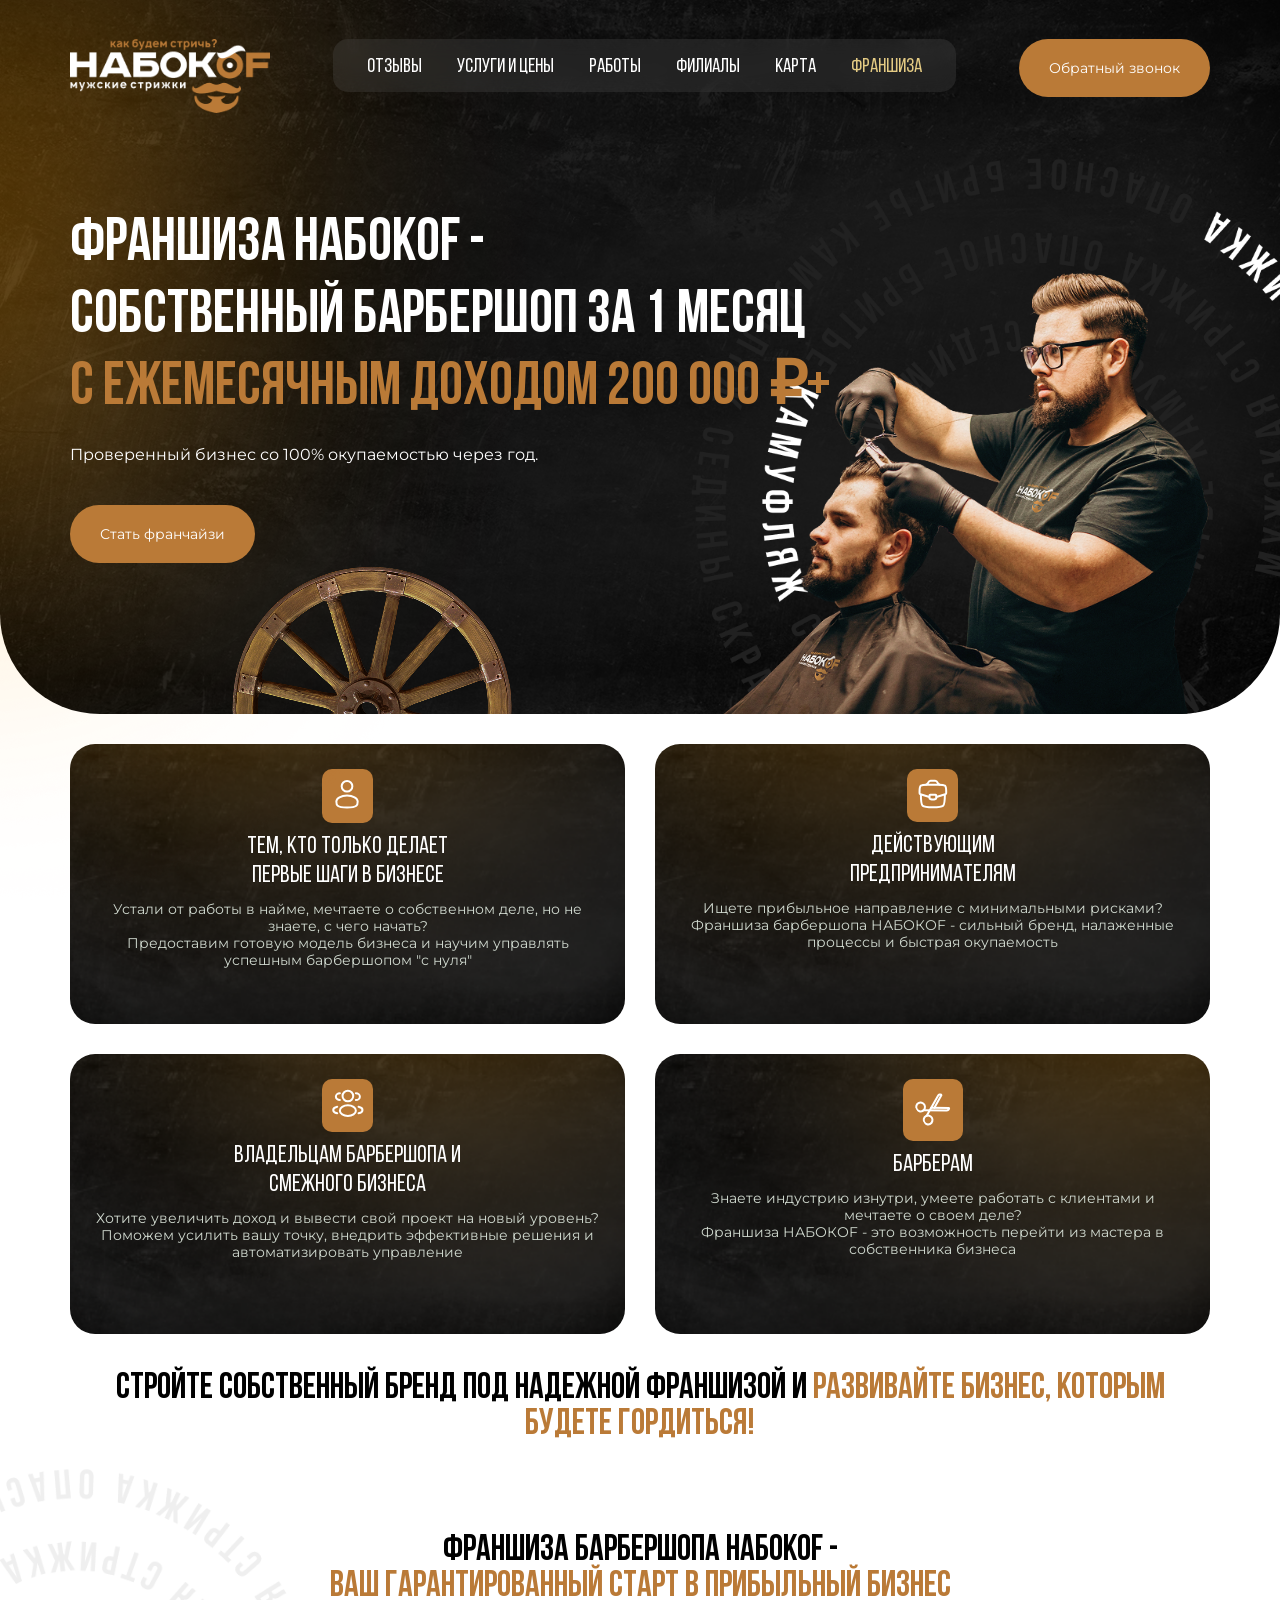
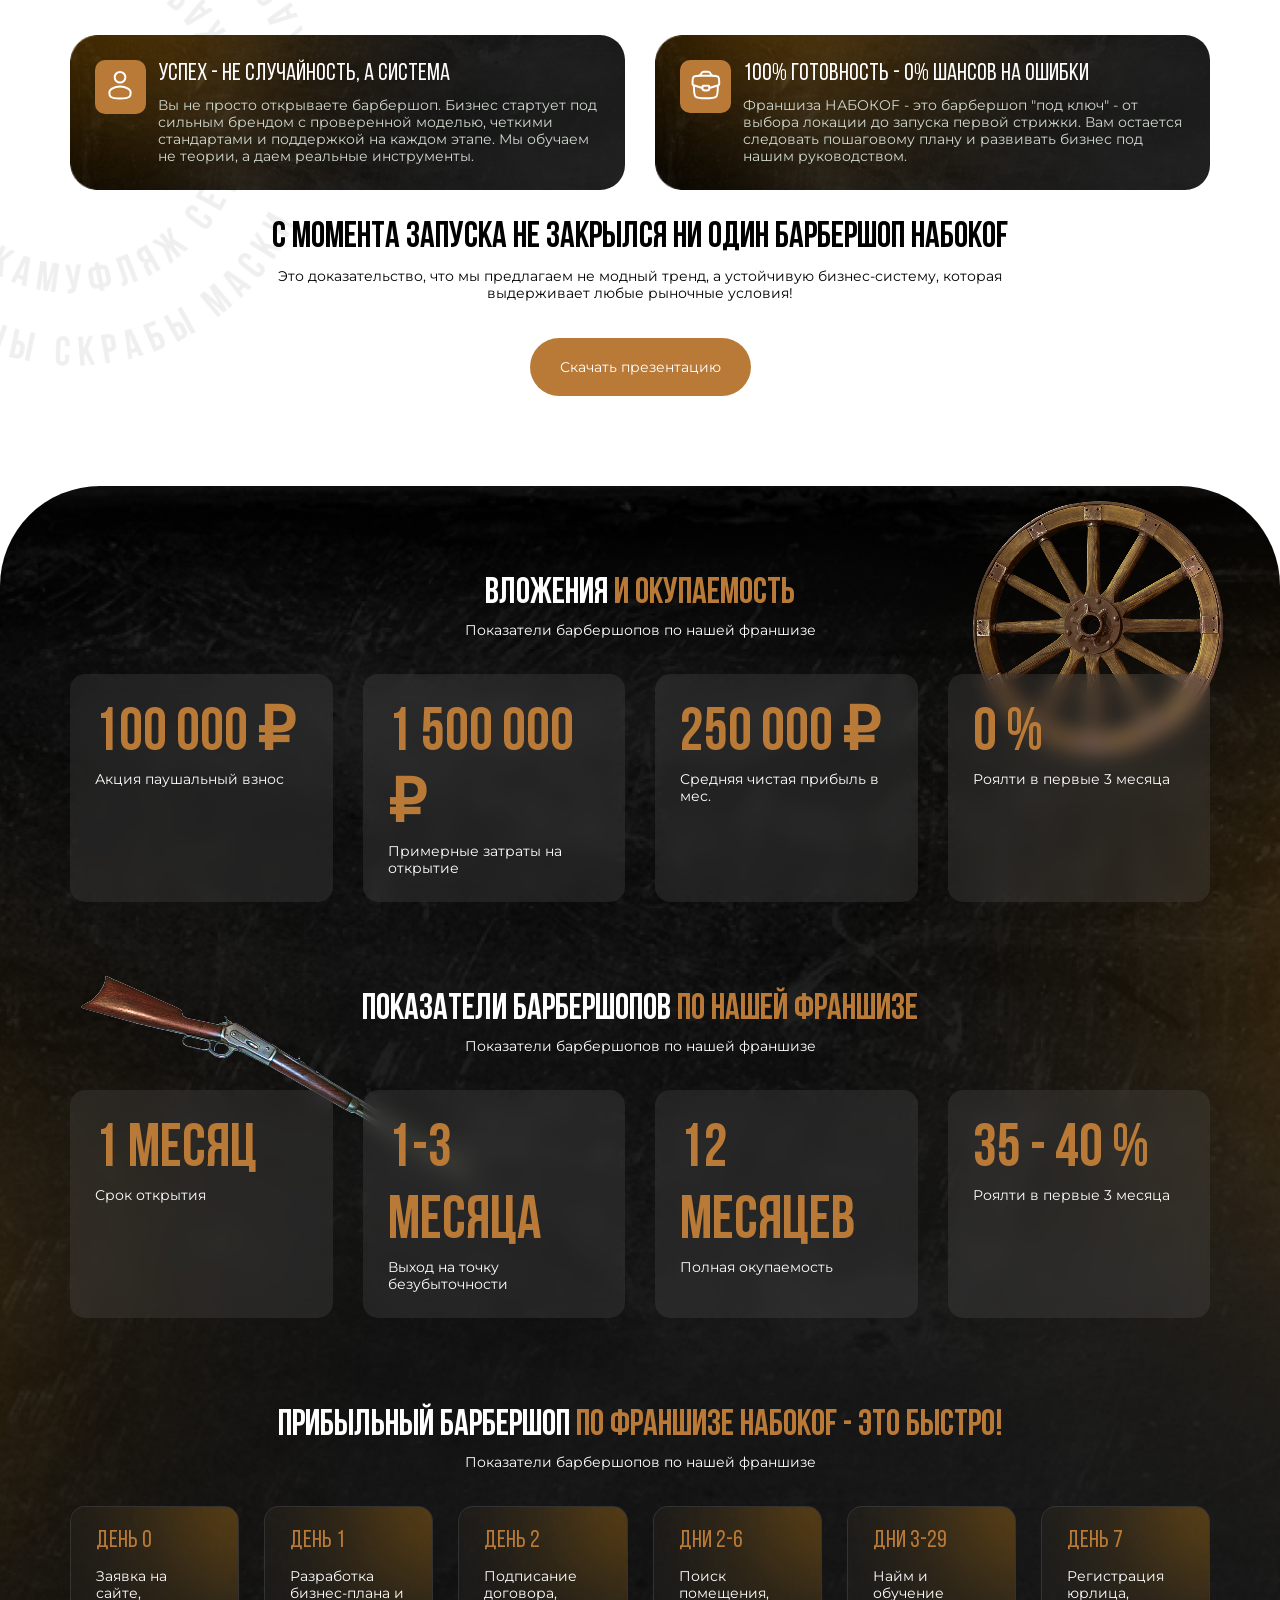
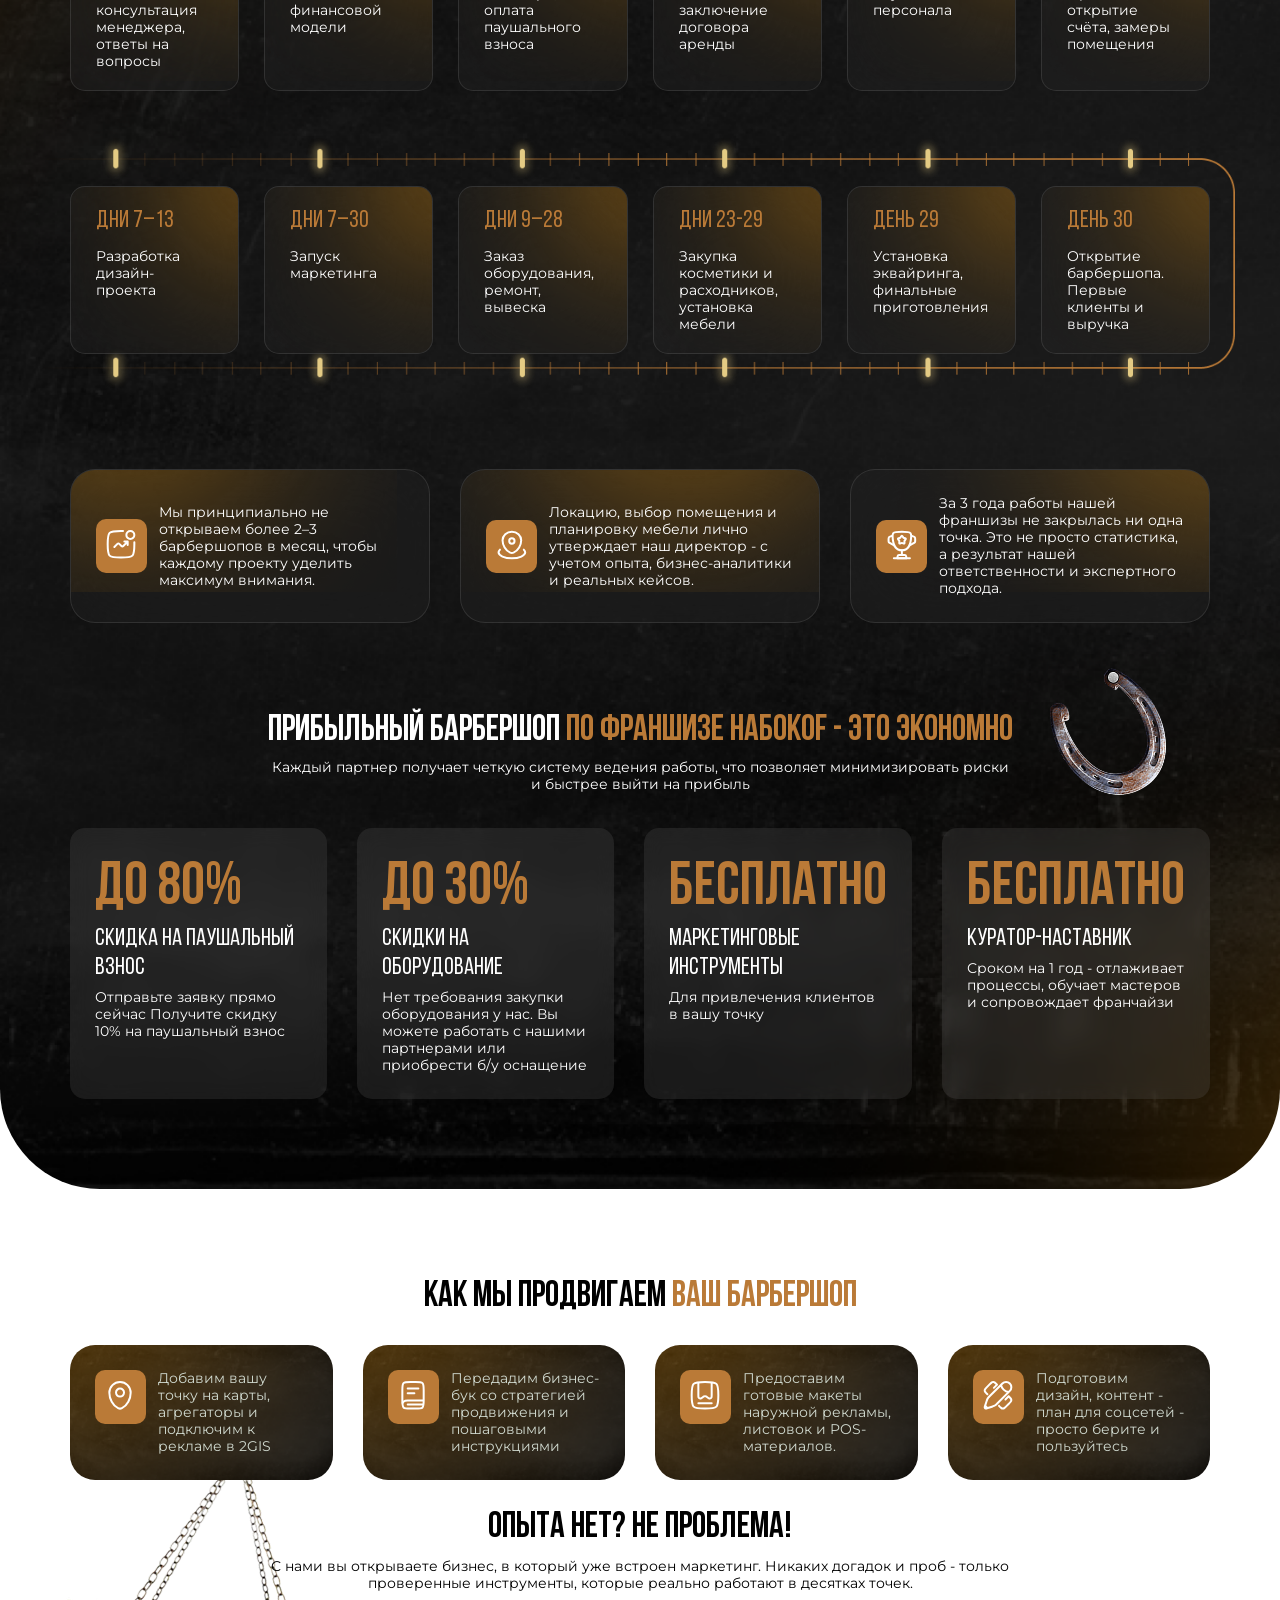
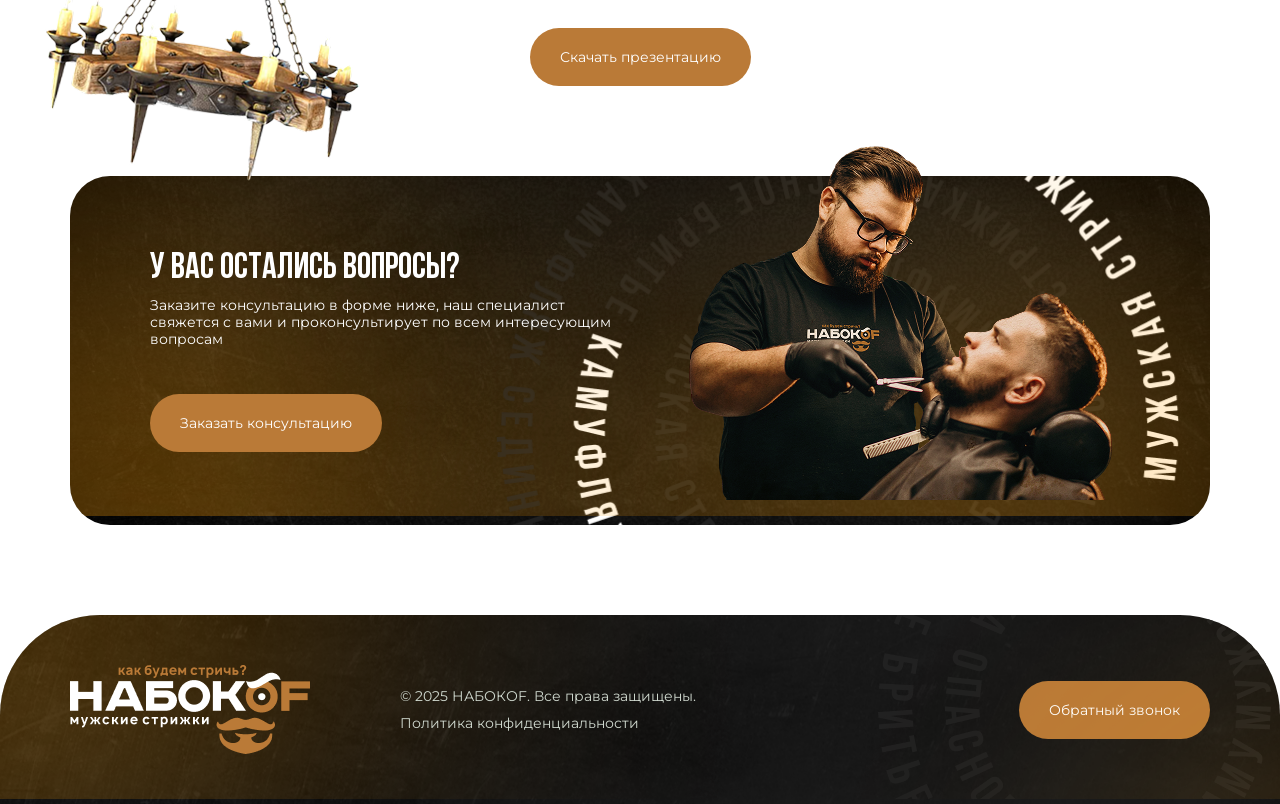
==== commit 7d22f6de: "Created mobile version" ====
--- a/franchise.html
+++ b/franchise.html
@@ -37,7 +37,7 @@
                 <a class="header__nav-link text-bebas-20" href="#">Карта</a>
               </li>
               <li class="header__nav-item">
-                <a class="header__nav-link text-bebas-20" href="#">Франшиза</a>
+                <a class="header__nav-link header__nav-link-active text-bebas-20" href="#">Франшиза</a>
               </li>
             </ul>
           </nav> 
@@ -50,10 +50,11 @@
           <div class="hero__info">
             <h1 class="hero__title text-title-h1">Франшиза НАБОКОF - <br> собственный барбершоп за 1 месяц <br> <span>с ежемесячным доходом 200 000 ₽+</span></h1>
             <p class="hero__description text-montserrat-16">Проверенный бизнес со 100% окупаемостью через год.</p>
-            <button class="hero__button button">Стать франчайзи</button>
+            <button class="hero__button button modal-open">Стать франчайзи</button>
           </div>
           <div class="hero__right">
-            <img class="hero__human" src="img/franchise/human.png" alt=""> 
+            <img class="hero__image-human" src="img/franchise/hero/human.png" alt=""> 
+            <img class="hero__image-text" src="img/franchise/hero/text.png" alt=""> 
           </div>
         </div>
       </div>
@@ -210,7 +211,7 @@
               <div class="metrics__stats-container container">
                 <img class="metrics__stats-gun" src="img/franchise/gun.png" alt="">
                 <div class="metrics__stats-top">
-                  <h2 class="metrics__stats-title text-title-h2">Показатели барбершопов по нашей франшизе</h2>
+                  <h2 class="metrics__stats-title text-title-h2">Показатели барбершопов <span>по нашей франшизе</span></h2>
                   <p class="metrics__stats-description text-montserrat-14">Показатели барбершопов по нашей франшизе</p>
                 </div>
                 <ul class="metrics__stats-list">
@@ -273,6 +274,8 @@
                   </ul>
 
                   <img class="metrics__timeline-line" src="img/franchise/metric/line.png" alt="">
+                  <!-- <img class="metrics__timeline-line-mobile" src="img/franchise/line.png" alt="">
+                  <img class="metrics__timeline-line-mobile-2" src="img/franchise/line.png" alt=""> -->
   
                   <ul class="metrics__timeline-list metrics__timeline-list-2">
                     <li class="metrics__timeline-card">
@@ -300,6 +303,8 @@
                       <p class="metrics__timeline-card-description text-montserrat-14">Открытие барбершопа. Первые клиенты и выручка</p>
                     </li>
                   </ul>
+
+                  <button class="metrics__timeline-more text-montserrat-14">Смотреть все этапы</button>
                 </div>
 
                 <ul class="metrics__timeline-row">
@@ -373,6 +378,7 @@
                     <p class="metrics__profit-card-description text-montserrat-14">Сроком на 1 год - отлаживает процессы, обучает мастеров и сопровождает франчайзи</p>
                   </li>
                 </ul>
+                <button class="metrics__profit-button button modal-open">Отправить заявку</button>
               </div>
             </div>
           </section>
@@ -518,6 +524,44 @@
         </div>
       </div>
     </footer>
+
+    <div class="modal__overlay"></div>
+    <div class="modal">
+      <div class="modal active">
+        <div class="modal__overlay">
+          <div class="modal__inner">
+            <div class="modal__window">
+               <button class="modal__close">
+                 <svg width="15" height="15" viewBox="0 0 15 15" fill="none" xmlns="http://www.w3.org/2000/svg">
+                   <path fill-rule="evenodd" clip-rule="evenodd" d="M13.9705 1.57053C14.3298 1.21125 14.3298 0.62874 13.9705 0.26946C13.6113 -0.08982 13.0287 -0.08982 12.6695 0.26946L7.12 5.81893L1.57055 0.26946C1.21125 -0.08982 0.62874 -0.08982 0.26946 0.26946C-0.08982 0.62874 -0.08982 1.21125 0.26946 1.57053L5.81893 7.12L0.26946 12.6695C-0.08982 13.0288 -0.08982 13.6112 0.26946 13.9706C0.62874 14.3298 1.21125 14.3298 1.57055 13.9706L7.12 8.42108L12.6695 13.9706C13.0287 14.3298 13.6113 14.3298 13.9705 13.9706C14.3298 13.6112 14.3298 13.0288 13.9705 12.6695L8.42108 7.12L13.9705 1.57053Z" fill="white"/>
+                 </svg>                  
+               </button>
+               <div class="modal__info">
+                <h3 class="modal__title text-title-h3">Закажите звонок</h3>
+                <p class="modal__description text-montserrat-14">Наш специалист свяжется с вами и проконсультирует по всем вопросам</p>
+                <form class="modal__form form" action="">
+                  <input class="modal__form-input form-input" placeholder="Ваше имя" type="text">
+                  <input class="modal__form-input form-input" placeholder="Ваш телефон" type="tel">
+                  <button class="modal__form-button form-button button" type="submit">Рассчитать стоимость</button>
+                  <div class="modal__form-row">
+                    <input class="modal__form-checkbox form-checkbox" type="checkbox">
+                    <p class="modal__form-privacy text-montserrat-11">Нажимая на кнопку, вы даете согласие на обработку персональных данных и соглашаетесь c политикой конфиденциальности.</p>
+                  </div>
+                </form>
+               </div>
+               <div class="modal__image">
+                <img src="img/franchise/modal-img.jpg" alt="">
+               </div>
+            </div>
+          </div>
+        </div>
+      </div>
+    </div>
+
+
+  
   </div>
+
+  <script src="js/franchise.js"></script>
 </body>
 </html>
--- a/css/franchise.css
+++ b/css/franchise.css
@@ -352,6 +352,12 @@
   line-height: 100%;
   letter-spacing: 0%;
 }
+.text-montserrat-11 {
+  font-family: "Montserrat";
+  font-size: 11px;
+  font-weight: 400;
+  line-height: 13px;
+}
 .text-montserrat-14 {
   font-family: "Montserrat";
   font-size: 14px;
@@ -377,6 +383,21 @@
   line-height: 120%;
   font-weight: bold;
 }
+@media (max-width: 1200px) {
+  .text-title-h1 {
+    font-size: 45px;
+  }
+}
+@media (max-width: 900px) {
+  .text-title-h1 {
+    font-size: 35px;
+  }
+}
+@media (max-width: 500px) {
+  .text-title-h1 {
+    font-size: 24px;
+  }
+}
 .text-title-h1 span {
   color: var(--accent-color);
 }
@@ -385,6 +406,21 @@
   font-size: 36px;
   font-weight: bold;
   line-height: 100%;
+}
+@media (max-width: 1200px) {
+  .text-title-h2 {
+    font-size: 32px;
+  }
+}
+@media (max-width: 900px) {
+  .text-title-h2 {
+    font-size: 28px;
+  }
+}
+@media (max-width: 500px) {
+  .text-title-h2 {
+    font-size: 24px;
+  }
 }
 .text-title-h2 span {
   color: var(--accent-color);
@@ -409,6 +445,60 @@
   background-color: var(--accent-color);
 }
 
+.form {
+  display: -webkit-box;
+  display: -ms-flexbox;
+  display: flex;
+  -webkit-box-orient: vertical;
+  -webkit-box-direction: normal;
+      -ms-flex-direction: column;
+          flex-direction: column;
+  gap: 10px;
+  width: 100%;
+}
+.form-input {
+  padding: 20px 25px;
+  width: 100%;
+  border-radius: 10px;
+  background: rgb(245, 245, 245);
+  font-family: "Montserrat";
+}
+.form-input::-webkit-input-placeholder {
+  color: rgb(103, 103, 103);
+  font-size: 14px;
+  font-weight: 400;
+  line-height: 17px;
+}
+.form-input::-moz-placeholder {
+  color: rgb(103, 103, 103);
+  font-size: 14px;
+  font-weight: 400;
+  line-height: 17px;
+}
+.form-input:-ms-input-placeholder {
+  color: rgb(103, 103, 103);
+  font-size: 14px;
+  font-weight: 400;
+  line-height: 17px;
+}
+.form-input::-ms-input-placeholder {
+  color: rgb(103, 103, 103);
+  font-size: 14px;
+  font-weight: 400;
+  line-height: 17px;
+}
+.form-input::placeholder {
+  color: rgb(103, 103, 103);
+  font-size: 14px;
+  font-weight: 400;
+  line-height: 17px;
+}
+.form-checkbox {
+  border-radius: 4.5px;
+  min-width: 18px;
+  min-height: 18px;
+}
+
 ::-webkit-scrollbar {
   width: 4px;
   height: 4px;
@@ -483,6 +573,16 @@
 
 .header {
   padding: 39px 0 0;
+}
+@media (max-width: 1100px) {
+  .header {
+    padding: 25px 0 0;
+  }
+}
+@media (max-width: 500px) {
+  .header {
+    padding: 15px 0 0;
+  }
 }
 .header__container {
   display: -webkit-box;
@@ -495,12 +595,47 @@
       -ms-flex-align: start;
           align-items: start;
 }
+@media (max-width: 500px) {
+  .header__container {
+    display: -webkit-box;
+    display: -ms-flexbox;
+    display: flex;
+    -webkit-box-align: center;
+        -ms-flex-align: center;
+            align-items: center;
+    -webkit-box-pack: center;
+        -ms-flex-pack: center;
+            justify-content: center;
+  }
+}
+.header__logo {
+  position: relative;
+  z-index: 3;
+}
+.header__logo img {
+  width: 200px;
+}
+@media (max-width: 1100px) {
+  .header__logo img {
+    width: 240px;
+  }
+}
+@media (max-width: 800px) {
+  .header__logo img {
+    width: 200px;
+  }
+}
 .header__nav {
   padding: 0 25px;
   border-radius: 15px;
   -webkit-backdrop-filter: blur(10px);
           backdrop-filter: blur(10px);
   background-color: var(--gray-color);
+}
+@media (max-width: 1100px) {
+  .header__nav {
+    display: none;
+  }
 }
 .header__nav-list {
   display: -webkit-box;
@@ -537,6 +672,14 @@
 .header__nav-link:hover::before {
   opacity: 1;
 }
+.header__nav-link-active {
+  color: var(--accent-color--light);
+}
+@media (max-width: 500px) {
+  .header__phone {
+    display: none;
+  }
+}
 
 .hero {
   overflow: hidden;
@@ -545,11 +688,44 @@
   background-position: center;
   border-radius: 0px 0px 100px 100px;
 }
+@media (max-width: 500px) {
+  .hero {
+    border-radius: 0 0 50px 50px;
+  }
+}
 .hero__inner {
   position: relative;
   z-index: 2;
   padding-top: 96px;
   padding-bottom: 151px;
+}
+@media (max-width: 1200px) {
+  .hero__inner {
+    padding-top: 70px;
+    padding-bottom: 120px;
+  }
+}
+@media (max-width: 900px) {
+  .hero__inner {
+    padding: 50px 0 0;
+  }
+  .hero__inner::before {
+    content: "";
+    position: absolute;
+    bottom: 0;
+    z-index: 2;
+    background: url("../img/franchise/hero/ellipse.png") no-repeat;
+    background-size: cover;
+    background-position: center;
+    width: 100%;
+    height: 540.47px;
+    display: inline-block;
+  }
+}
+@media (max-width: 500px) {
+  .hero__inner {
+    padding: 20px 0 0;
+  }
 }
 .hero__container {
   display: -webkit-box;
@@ -560,10 +736,28 @@
           justify-content: space-between;
   position: relative;
 }
+@media (max-width: 900px) {
+  .hero__container {
+    -webkit-box-orient: vertical;
+    -webkit-box-direction: normal;
+        -ms-flex-direction: column;
+            flex-direction: column;
+  }
+}
 .hero__decor-eclipse {
   position: absolute;
   top: 0;
   left: 0;
+}
+@media (max-width: 1200px) {
+  .hero__decor-eclipse {
+    width: 400px;
+  }
+}
+@media (max-width: 900px) {
+  .hero__decor-eclipse {
+    display: none;
+  }
 }
 .hero__decor-whell {
   position: absolute;
@@ -572,6 +766,22 @@
   -webkit-animation: spin 10s linear infinite;
           animation: spin 10s linear infinite;
 }
+@media (max-width: 1400px) {
+  .hero__decor-whell {
+    left: 130px;
+  }
+}
+@media (max-width: 1200px) {
+  .hero__decor-whell {
+    top: 370px;
+    width: 300px;
+  }
+}
+@media (max-width: 900px) {
+  .hero__decor-whell {
+    display: none;
+  }
+}
 @-webkit-keyframes spin {
   from {
     -webkit-transform: rotate(0deg);
@@ -594,25 +804,163 @@
 }
 .hero__info {
   position: relative;
-  z-index: 2;
+  z-index: 10;
+}
+@media (max-width: 900px) {
+  .hero__info {
+    display: -webkit-box;
+    display: -ms-flexbox;
+    display: flex;
+    -webkit-box-orient: vertical;
+    -webkit-box-direction: normal;
+        -ms-flex-direction: column;
+            flex-direction: column;
+    -webkit-box-align: center;
+        -ms-flex-align: center;
+            align-items: center;
+    text-align: center;
+    margin-bottom: 40px;
+  }
 }
 .hero__title {
   margin-bottom: 20px;
   color: var(--white-color);
 }
+@media (max-width: 1200px) {
+  .hero__title {
+    margin-bottom: 15px;
+  }
+}
 .hero__description {
   margin-bottom: 40px;
   color: var(--white-color);
 }
-.hero__human {
+@media (max-width: 1200px) {
+  .hero__description {
+    margin-bottom: 25px;
+  }
+}
+@media (max-width: 500px) {
+  .hero__button {
+    width: 100%;
+  }
+}
+@media (max-width: 900px) {
+  .hero__right {
+    display: -webkit-box;
+    display: -ms-flexbox;
+    display: flex;
+    -webkit-box-align: center;
+        -ms-flex-align: center;
+            align-items: center;
+    -webkit-box-pack: center;
+        -ms-flex-pack: center;
+            justify-content: center;
+    position: relative;
+  }
+}
+.hero__image-human {
+  position: absolute;
+  top: -60px;
+  right: 15px;
+  z-index: 3;
+}
+@media (max-width: 1400px) {
+  .hero__image-human {
+    top: 60px;
+    width: 500px;
+  }
+}
+@media (max-width: 1200px) {
+  .hero__image-human {
+    top: 0;
+  }
+}
+@media (max-width: 900px) {
+  .hero__image-human {
+    position: relative;
+    margin: 0 auto;
+    top: 0;
+  }
+}
+@media (max-width: 500px) {
+  .hero__image-human {
+    width: 330px;
+  }
+}
+.hero__image-text {
   position: absolute;
   top: -110px;
   right: -240px;
   z-index: 1;
+  -webkit-animation: textSpin 35s linear infinite;
+          animation: textSpin 35s linear infinite;
+}
+@media (max-width: 1400px) {
+  .hero__image-text {
+    width: 800px;
+    right: -210px;
+  }
+}
+@media (max-width: 900px) {
+  .hero__image-text {
+    right: 0;
+    top: -40px;
+  }
+}
+@media (max-width: 800px) {
+  .hero__image-text {
+    right: -60px;
+  }
+}
+@media (max-width: 700px) {
+  .hero__image-text {
+    right: -100px;
+  }
+}
+@media (max-width: 600px) {
+  .hero__image-text {
+    right: -140px;
+  }
+}
+@media (max-width: 500px) {
+  .hero__image-text {
+    width: 600px;
+  }
+}
+@-webkit-keyframes textSpin {
+  from {
+    -webkit-transform: rotate(0deg);
+            transform: rotate(0deg);
+  }
+  to {
+    -webkit-transform: rotate(360deg);
+            transform: rotate(360deg);
+  }
+}
+@keyframes textSpin {
+  from {
+    -webkit-transform: rotate(0deg);
+            transform: rotate(0deg);
+  }
+  to {
+    -webkit-transform: rotate(360deg);
+            transform: rotate(360deg);
+  }
 }
 
 .for-who {
   padding: 30px 0 90px;
+}
+@media (max-width: 700px) {
+  .for-who {
+    padding: 20px 0 75px;
+  }
+}
+@media (max-width: 500px) {
+  .for-who {
+    padding: 20px 0 60px;
+  }
 }
 .for-who__list {
   display: -webkit-box;
@@ -620,6 +968,24 @@
   display: flex;
   gap: 30px;
   margin-bottom: 37px;
+}
+@media (max-width: 1400px) {
+  .for-who__list {
+    display: grid;
+    grid-template-columns: repeat(2, 1fr);
+  }
+}
+@media (max-width: 1000px) {
+  .for-who__list {
+    gap: 15px;
+  }
+}
+@media (max-width: 700px) {
+  .for-who__list {
+    grid-template-columns: repeat(1, 1fr);
+    gap: 10px;
+    margin-bottom: 30px;
+  }
 }
 .for-who__card {
   display: -webkit-box;
@@ -635,30 +1001,55 @@
   gap: 10px;
   border-radius: 25px;
   padding: 25px;
-  min-width: 330px;
+  max-width: 330px;
+  width: 100%;
   min-height: 280px;
   height: 100%;
   overflow: hidden;
   background-size: cover;
   text-align: center;
 }
+@media (max-width: 1400px) {
+  .for-who__card {
+    max-width: 100%;
+  }
+}
 .for-who__card-1 {
   background: url("../img/franchise/for-who/2.png") no-repeat center;
+  background-size: cover;
 }
 .for-who__card-2 {
   background: url("../img/franchise/for-who/2.png") no-repeat center;
+  background-size: cover;
 }
 .for-who__card-3 {
   background: url("../img/franchise/for-who/3.png") no-repeat center;
+  background-size: cover;
 }
 .for-who__card-4 {
   background: url("../img/franchise/for-who/4.png") no-repeat center;
+  background-size: cover;
 }
 .for-who__card-icon {
   padding: 9px;
   border-radius: 10px;
   background-color: var(--accent-color);
 }
+@media (max-width: 500px) {
+  .for-who__card-icon {
+    display: -webkit-box;
+    display: -ms-flexbox;
+    display: flex;
+    -webkit-box-align: center;
+        -ms-flex-align: center;
+            align-items: center;
+    -webkit-box-pack: center;
+        -ms-flex-pack: center;
+            justify-content: center;
+    width: 50px;
+    height: 50px;
+  }
+}
 .for-who__card-title {
   color: var(--white-color);
 }
@@ -671,6 +1062,16 @@
 
 .guarantee {
   padding-bottom: 90px;
+}
+@media (max-width: 700px) {
+  .guarantee {
+    padding-bottom: 75px;
+  }
+}
+@media (max-width: 500px) {
+  .guarantee {
+    padding-bottom: 60px;
+  }
 }
 .guarantee__container {
   position: relative;
@@ -683,14 +1084,9 @@
   -webkit-animation: textSpin 16s linear infinite;
           animation: textSpin 16s linear infinite;
 }
-@-webkit-keyframes textSpin {
-  from {
-    -webkit-transform: rotate(0deg);
-            transform: rotate(0deg);
-  }
-  to {
-    -webkit-transform: rotate(360deg);
-            transform: rotate(360deg);
+@media (max-width: 1000px) {
+  .guarantee__text-bg {
+    display: none;
   }
 }
 @keyframes textSpin {
@@ -708,6 +1104,11 @@
 }
 .guarantee__title-1 {
   margin-bottom: 30px;
+}
+@media (max-width: 700px) {
+  .guarantee__title-1 {
+    margin-bottom: 20px;
+  }
 }
 .guarantee__title-2 {
   margin-bottom: 12px;
@@ -720,6 +1121,16 @@
   grid-template-columns: repeat(2, 1fr);
   gap: 30px;
   margin-bottom: 30px;
+}
+@media (max-width: 1000px) {
+  .guarantee__list {
+    gap: 15px;
+  }
+}
+@media (max-width: 900px) {
+  .guarantee__list {
+    grid-template-columns: repeat(1, 1fr);
+  }
 }
 .guarantee__card {
   display: -webkit-box;
@@ -741,9 +1152,11 @@
 }
 .guarantee__card-1 {
   background: url("../img/franchise/guarantee/1.png") no-repeat;
+  background-size: cover;
 }
 .guarantee__card-2 {
   background: url("../img/franchise/guarantee/2.png") no-repeat;
+  background-size: cover;
 }
 .guarantee__card-title {
   margin-bottom: 8px;
@@ -772,14 +1185,34 @@
 }
 
 .metrics {
-  background: url("/img/franchise/metric/bg.png") no-repeat center;
+  background: url("../img/franchise/metric/bg.png") no-repeat center;
   background-position: center;
   background-size: cover;
   border-radius: 100px;
 }
+@media (max-width: 1000px) {
+  .metrics {
+    border-radius: 70px;
+  }
+}
+@media (max-width: 700px) {
+  .metrics {
+    border-radius: 50px;
+  }
+}
 
 .metrics__attachments {
   padding: 90px 0;
+}
+@media (max-width: 700px) {
+  .metrics__attachments {
+    padding: 75px 0;
+  }
+}
+@media (max-width: 500px) {
+  .metrics__attachments {
+    padding: 60px 0;
+  }
 }
 .metrics__attachments-container {
   position: relative;
@@ -790,6 +1223,16 @@
   right: 0;
   -webkit-animation: spin 10s linear infinite;
           animation: spin 10s linear infinite;
+}
+@media (max-width: 1100px) {
+  .metrics__attachments-wheel {
+    width: 200px;
+  }
+}
+@media (max-width: 800px) {
+  .metrics__attachments-wheel {
+    display: none;
+  }
 }
 .metrics__attachments-top {
   display: -webkit-box;
@@ -805,6 +1248,11 @@
   gap: 10px;
   margin-bottom: 35px;
 }
+@media (max-width: 800px) {
+  .metrics__attachments-top {
+    margin-bottom: 20px;
+  }
+}
 .metrics__attachments-title, .metrics__attachments-description {
   color: var(--white-color);
 }
@@ -812,6 +1260,16 @@
   display: grid;
   grid-template-columns: repeat(4, 1fr);
   gap: 30px;
+}
+@media (max-width: 1100px) {
+  .metrics__attachments-list {
+    gap: 15px;
+  }
+}
+@media (max-width: 1000px) {
+  .metrics__attachments-list {
+    grid-template-columns: repeat(2, 1fr);
+  }
 }
 .metrics__attachments-card {
   display: -webkit-box;
@@ -827,6 +1285,11 @@
           backdrop-filter: blur(10px);
   background: rgba(112, 112, 112, 0.2);
 }
+@media (max-width: 500px) {
+  .metrics__attachments-card {
+    padding: 20px;
+  }
+}
 .metrics__attachments-card-title {
   color: var(--accent-color);
 }
@@ -836,6 +1299,16 @@
 
 .metrics__stats {
   padding: 0 0 90px;
+}
+@media (max-width: 700px) {
+  .metrics__stats {
+    padding-bottom: 75px;
+  }
+}
+@media (max-width: 500px) {
+  .metrics__stats {
+    padding-bottom: 60px;
+  }
 }
 .metrics__stats-container {
   position: relative;
@@ -850,6 +1323,18 @@
       -ms-transform-origin: center bottom;
           transform-origin: center bottom;
 }
+@media (max-width: 1000px) {
+  .metrics__stats-gun {
+    width: 350px;
+    top: -50px;
+    left: -40px;
+  }
+}
+@media (max-width: 800px) {
+  .metrics__stats-gun {
+    display: none;
+  }
+}
 @-webkit-keyframes gun-sway {
   0% {
     -webkit-transform: translateY(0) rotate(0deg);
@@ -894,7 +1379,13 @@
   gap: 10px;
   margin-bottom: 35px;
 }
+@media (max-width: 800px) {
+  .metrics__stats-top {
+    margin-bottom: 20px;
+  }
+}
 .metrics__stats-title, .metrics__stats-description {
+  text-align: center;
   color: var(--white-color);
 }
 .metrics__stats-list {
@@ -903,6 +1394,16 @@
   display: grid;
   grid-template-columns: repeat(4, 1fr);
   gap: 30px;
+}
+@media (max-width: 1100px) {
+  .metrics__stats-list {
+    gap: 15px;
+  }
+}
+@media (max-width: 1000px) {
+  .metrics__stats-list {
+    grid-template-columns: repeat(2, 1fr);
+  }
 }
 .metrics__stats-card {
   display: -webkit-box;
@@ -918,6 +1419,11 @@
           backdrop-filter: blur(10px);
   background: rgba(112, 112, 112, 0.2);
 }
+@media (max-width: 500px) {
+  .metrics__stats-card {
+    padding: 20px;
+  }
+}
 .metrics__stats-card-title {
   color: var(--accent-color);
 }
@@ -927,6 +1433,16 @@
 
 .metrics__timeline {
   padding-bottom: 90px;
+}
+@media (max-width: 700px) {
+  .metrics__timeline {
+    padding-bottom: 75px;
+  }
+}
+@media (max-width: 500px) {
+  .metrics__timeline {
+    padding-bottom: 60px;
+  }
 }
 .metrics__timeline-top {
   display: -webkit-box;
@@ -942,7 +1458,13 @@
   gap: 10px;
   margin-bottom: 35px;
 }
+@media (max-width: 800px) {
+  .metrics__timeline-top {
+    margin-bottom: 20px;
+  }
+}
 .metrics__timeline-title, .metrics__timeline-description {
+  text-align: center;
   color: var(--white-color);
 }
 .metrics__timeline-list {
@@ -950,8 +1472,84 @@
   grid-template-columns: repeat(6, 1fr);
   gap: 25px;
 }
+@media (max-width: 1200px) {
+  .metrics__timeline-list {
+    grid-template-columns: repeat(3, 1fr);
+  }
+}
+@media (max-width: 800px) {
+  .metrics__timeline-list {
+    gap: 10px;
+    grid-template-columns: repeat(2, 1fr);
+  }
+}
+@media (max-width: 700px) {
+  .metrics__timeline-list {
+    position: relative;
+    -webkit-box-pack: end;
+        -ms-flex-pack: end;
+            justify-content: end;
+    grid-template-columns: repeat(1, 90%);
+  }
+  .metrics__timeline-list::before {
+    content: "";
+    background: url("../img/franchise/line.png") no-repeat;
+    position: absolute;
+    top: 0;
+    left: 0;
+    height: 734px;
+    background-size: cover;
+    background-position: center;
+    width: 23px;
+    display: block;
+  }
+}
 .metrics__timeline-list-2 {
   padding: 95px 0 115px;
+}
+@media (max-width: 1200px) {
+  .metrics__timeline-list-2 {
+    padding: 25px 0 90px;
+  }
+}
+@media (max-width: 800px) {
+  .metrics__timeline-list-2 {
+    padding: 10px 0 50px;
+  }
+}
+@media (max-width: 700px) {
+  .metrics__timeline-list-2 {
+    display: none;
+    padding: 10px 0 0;
+    position: relative;
+  }
+  .metrics__timeline-list-2.active {
+    display: grid;
+  }
+  .metrics__timeline-list-2::before {
+    content: "";
+    background: url("../img/franchise/line.png") no-repeat;
+    position: absolute;
+    top: 0;
+    left: 0;
+    height: 734px;
+    background-size: cover;
+    background-position: center;
+    width: 23px;
+    display: block;
+  }
+}
+.metrics__timeline-more {
+  display: none;
+  color: rgb(228, 203, 132);
+  background: transparent;
+  text-decoration: underline;
+  margin: 22px auto 0;
+}
+@media (max-width: 700px) {
+  .metrics__timeline-more {
+    display: block;
+  }
 }
 .metrics__timeline-wrap {
   position: relative;
@@ -960,6 +1558,23 @@
   position: absolute;
   top: 172px;
   right: -25px;
+}
+@media (max-width: 1400px) {
+  .metrics__timeline-line {
+    top: 200px;
+    width: 1300px;
+  }
+}
+@media (max-width: 1300px) {
+  .metrics__timeline-line {
+    width: 1200px;
+    top: 230px;
+  }
+}
+@media (max-width: 1200px) {
+  .metrics__timeline-line {
+    display: none;
+  }
 }
 .metrics__timeline-card {
   display: -webkit-box;
@@ -987,7 +1602,8 @@
   top: 0;
   right: 0;
   display: block;
-  background: url("../img/franchise/metric/card-eclipse.png");
+  background: url("../img/franchise/metric/card-eclipse.png") no-repeat;
+  background-size: cover;
   width: 174px;
   height: 174px;
 }
@@ -1005,6 +1621,16 @@
   display: grid;
   grid-template-columns: repeat(3, 1fr);
   gap: 30px;
+}
+@media (max-width: 1100px) {
+  .metrics__timeline-row {
+    grid-template-columns: repeat(1, 1fr);
+  }
+}
+@media (max-width: 800px) {
+  .metrics__timeline-row {
+    display: none;
+  }
 }
 .metrics__timeline-row-card {
   display: -webkit-box;
@@ -1069,6 +1695,16 @@
 .metrics__profit {
   padding-bottom: 90px;
 }
+@media (max-width: 700px) {
+  .metrics__profit {
+    padding-bottom: 75px;
+  }
+}
+@media (max-width: 500px) {
+  .metrics__profit {
+    padding-bottom: 60px;
+  }
+}
 .metrics__profit-container {
   position: relative;
 }
@@ -1081,6 +1717,17 @@
   -webkit-transform-origin: top center;
       -ms-transform-origin: top center;
           transform-origin: top center;
+}
+@media (max-width: 1100px) {
+  .metrics__profit-horseshoe {
+    width: 130px;
+    right: 0;
+  }
+}
+@media (max-width: 900px) {
+  .metrics__profit-horseshoe {
+    display: none;
+  }
 }
 @-webkit-keyframes horseshoe-sway {
   0% {
@@ -1125,13 +1772,35 @@
   margin-bottom: 35px;
   text-align: center;
 }
+@media (max-width: 800px) {
+  .metrics__profit-top {
+    margin-bottom: 20px;
+  }
+}
 .metrics__profit-title, .metrics__profit-description {
+  text-align: center;
   color: var(--white-color);
 }
 .metrics__profit-list {
   display: grid;
   grid-template-columns: repeat(4, 1fr);
   gap: 30px;
+}
+@media (max-width: 1100px) {
+  .metrics__profit-list {
+    grid-template-columns: repeat(2, 1fr);
+  }
+}
+@media (max-width: 900px) {
+  .metrics__profit-list {
+    gap: 10px;
+  }
+}
+@media (max-width: 600px) {
+  .metrics__profit-list {
+    grid-template-columns: repeat(1, 1fr);
+    margin-bottom: 30px;
+  }
 }
 .metrics__profit-card {
   display: -webkit-box;
@@ -1147,6 +1816,11 @@
           backdrop-filter: blur(10px);
   background: rgba(112, 112, 112, 0.2);
 }
+@media (max-width: 900px) {
+  .metrics__profit-card {
+    padding: 20px;
+  }
+}
 .metrics__profit-card-title {
   color: var(--accent-color);
 }
@@ -1157,9 +1831,28 @@
 .metrics__profit-card-description {
   color: var(--white-color);
 }
+.metrics__profit-button {
+  display: none;
+}
+@media (max-width: 600px) {
+  .metrics__profit-button {
+    display: block;
+    width: 100%;
+  }
+}
 
 .promotion {
   padding: 90px 0;
+}
+@media (max-width: 700px) {
+  .promotion {
+    padding: 75px 0;
+  }
+}
+@media (max-width: 500px) {
+  .promotion {
+    padding: 60px 0;
+  }
 }
 .promotion__container {
   position: relative;
@@ -1178,6 +1871,11 @@
       -ms-transform-origin: top center;
           transform-origin: top center;
 }
+@media (max-width: 1200px) {
+  .promotion__chandelier {
+    display: none;
+  }
+}
 @-webkit-keyframes chandelier-swing {
   0% {
     -webkit-transform: translateX(50%) rotate(-2deg);
@@ -1224,6 +1922,18 @@
   grid-template-columns: repeat(4, 1fr);
   gap: 30px;
   margin-bottom: 30px;
+}
+@media (max-width: 1200px) {
+  .promotion__list {
+    gap: 15px;
+    grid-template-columns: repeat(2, 1fr);
+  }
+}
+@media (max-width: 700px) {
+  .promotion__list {
+    gap: 10px;
+    grid-template-columns: repeat(1, 1fr);
+  }
 }
 .promotion__card {
   display: -webkit-box;
@@ -1245,18 +1955,31 @@
 }
 .promotion__card-1 {
   background: url("../img/franchise/promotion/1.png") no-repeat;
+  background-size: cover;
+  background-position: center;
 }
 .promotion__card-2 {
   background: url("../img/franchise/promotion/2.png") no-repeat;
+  background-size: cover;
+  background-position: center;
 }
 .promotion__card-3 {
   background: url("../img/franchise/promotion/3.png") no-repeat;
+  background-size: cover;
+  background-position: center;
 }
 .promotion__card-4 {
   background: url("../img/franchise/promotion/4.png") no-repeat;
+  background-size: cover;
+  background-position: center;
 }
 .promotion__card-description {
   color: var(--gray-light-color);
+}
+@media (max-width: 500px) {
+  .promotion__link {
+    width: 100%;
+  }
 }
 .promotion__wrap {
   display: -webkit-box;
@@ -1278,6 +2001,7 @@
 }
 
 .team {
+  display: none;
   padding-bottom: 90px;
 }
 .team__title {
@@ -1308,6 +2032,75 @@
 .consultation {
   padding-bottom: 90px;
 }
+@media (max-width: 900px) {
+  .consultation {
+    background: url("../img/franchise/consultation/bg.jpg") no-repeat;
+    background-size: cover;
+    background-position: center;
+    padding: 0;
+    margin-bottom: 90px;
+    border-radius: 40px;
+    position: relative;
+    overflow: hidden;
+  }
+  .consultation::before {
+    content: "";
+    position: absolute;
+    top: 250px;
+    right: 0;
+    z-index: 2;
+    background: url("../img/franchise/consultation/text-bg.png") no-repeat;
+    background-size: contain;
+    width: 900px;
+    height: 900px;
+    display: block;
+    -webkit-animation: textSpin 35s linear infinite;
+            animation: textSpin 35s linear infinite;
+  }
+}
+@media (max-width: 900px) and (max-width: 700px) {
+  .consultation::before {
+    right: -100px;
+  }
+}
+@media (max-width: 900px) and (max-width: 500px) {
+  .consultation::before {
+    top: 130px;
+    right: -180px;
+  }
+}
+@media (max-width: 900px) {
+  @-webkit-keyframes textSpin {
+    from {
+      -webkit-transform: rotate(0deg);
+              transform: rotate(0deg);
+    }
+    to {
+      -webkit-transform: rotate(360deg);
+              transform: rotate(360deg);
+    }
+  }
+  @keyframes textSpin {
+    from {
+      -webkit-transform: rotate(0deg);
+              transform: rotate(0deg);
+    }
+    to {
+      -webkit-transform: rotate(360deg);
+              transform: rotate(360deg);
+    }
+  }
+}
+@media (max-width: 700px) {
+  .consultation {
+    margin-bottom: 75px;
+  }
+}
+@media (max-width: 500px) {
+  .consultation {
+    margin-bottom: 60px;
+  }
+}
 .consultation__card {
   position: relative;
   border-radius: 40px;
@@ -1315,12 +2108,54 @@
   background-size: cover;
   background-position: center;
 }
+@media (max-width: 900px) {
+  .consultation__card {
+    overflow: hidden;
+    display: -webkit-box;
+    display: -ms-flexbox;
+    display: flex;
+    -webkit-box-orient: vertical;
+    -webkit-box-direction: normal;
+        -ms-flex-direction: column;
+            flex-direction: column;
+    -webkit-box-align: center;
+        -ms-flex-align: center;
+            align-items: center;
+    background: none;
+  }
+}
 .consultation__card-inner {
   position: relative;
   border-radius: 40px;
   z-index: 2;
   overflow: hidden;
   padding: 75px 0 73px 80px;
+}
+@media (max-width: 1000px) {
+  .consultation__card-inner {
+    padding: 75px 0 73px 50px;
+  }
+}
+@media (max-width: 900px) {
+  .consultation__card-inner {
+    text-align: center;
+    padding: 50px 0 79px;
+  }
+}
+@media (max-width: 900px) {
+  .consultation__card-inner {
+    display: -webkit-box;
+    display: -ms-flexbox;
+    display: flex;
+    -webkit-box-orient: vertical;
+    -webkit-box-direction: normal;
+        -ms-flex-direction: column;
+            flex-direction: column;
+    -webkit-box-align: center;
+        -ms-flex-align: center;
+            align-items: center;
+    overflow: visible;
+  }
 }
 .consultation__card-inner::before {
   content: "";
@@ -1329,9 +2164,41 @@
   right: -30px;
   z-index: 2;
   background: url("../img/franchise/consultation/text-bg.png") no-repeat;
+  background-size: contain;
   width: 800px;
   height: 813px;
   display: block;
+  -webkit-animation: textSpin 35s linear infinite;
+          animation: textSpin 35s linear infinite;
+}
+@media (max-width: 1200px) {
+  .consultation__card-inner::before {
+    width: 700px;
+    right: -70px;
+  }
+}
+@media (max-width: 1000px) {
+  .consultation__card-inner::before {
+    width: 600px;
+    height: 600px;
+    top: -100px;
+    right: -50px;
+  }
+}
+@media (max-width: 900px) {
+  .consultation__card-inner::before {
+    display: none;
+  }
+}
+@keyframes textSpin {
+  from {
+    -webkit-transform: rotate(0deg);
+            transform: rotate(0deg);
+  }
+  to {
+    -webkit-transform: rotate(360deg);
+            transform: rotate(360deg);
+  }
 }
 .consultation__card-human {
   position: absolute;
@@ -1339,6 +2206,34 @@
   top: -30px;
   right: 30px;
 }
+@media (max-width: 1200px) {
+  .consultation__card-human {
+    right: -50px;
+  }
+}
+@media (max-width: 1100px) {
+  .consultation__card-human {
+    top: -10px;
+  }
+}
+@media (max-width: 1000px) {
+  .consultation__card-human {
+    width: 530px;
+    top: 13px;
+  }
+}
+@media (max-width: 900px) {
+  .consultation__card-human {
+    position: relative;
+    inset: 0;
+    width: 600px;
+  }
+}
+@media (max-width: 500px) {
+  .consultation__card-human {
+    width: 460px;
+  }
+}
 .consultation__card-info {
   position: relative;
   z-index: 4;
@@ -1351,12 +2246,33 @@
 .consultation__card-description {
   margin-bottom: 46px;
   color: var(--white-color);
+}
+@media (max-width: 1100px) {
+  .consultation__card-description {
+    max-width: 400px;
+  }
+}
+@media (max-width: 900px) {
+  .consultation__card-description {
+    max-width: inherit;
+    margin-bottom: 30px;
+  }
+}
+@media (max-width: 500px) {
+  .consultation__card-button {
+    width: 100%;
+  }
 }
 .consultation__card-eclipse {
   position: absolute;
   top: 0;
   right: 0;
-  z-index: 1;
+  z-index: 3;
+}
+@media (max-width: 900px) {
+  .consultation__card-eclipse {
+    display: none;
+  }
 }
 .consultation__card-eclipse-2 {
   position: absolute;
@@ -1364,6 +2280,11 @@
   left: 0;
   z-index: 1;
 }
+@media (max-width: 1200px) {
+  .consultation__card-eclipse-2 {
+    display: none;
+  }
+}
 
 .footer {
   position: relative;
@@ -1373,17 +2294,32 @@
   background-position: center;
   border-radius: 100px 100px 0px 0px;
 }
+@media (max-width: 500px) {
+  .footer {
+    border-radius: 50px 50px 0px 0px;
+  }
+}
 .footer__eclipse {
   position: absolute;
   top: 0;
   left: 0;
   z-index: 1;
 }
+@media (max-width: 900px) {
+  .footer__eclipse {
+    display: none;
+  }
+}
 .footer__eclipse-2 {
   position: absolute;
   top: 0;
   right: 0;
   z-index: 1;
+}
+@media (max-width: 900px) {
+  .footer__eclipse-2 {
+    display: none;
+  }
 }
 .footer__container {
   display: -webkit-box;
@@ -1398,6 +2334,15 @@
   position: relative;
   padding: 50px 15px;
 }
+@media (max-width: 900px) {
+  .footer__container {
+    -webkit-box-orient: vertical;
+    -webkit-box-direction: normal;
+        -ms-flex-direction: column;
+            flex-direction: column;
+    padding: 40px 0;
+  }
+}
 .footer__left {
   display: -webkit-box;
   display: -ms-flexbox;
@@ -1409,14 +2354,170 @@
   position: relative;
   z-index: 2;
 }
+@media (max-width: 900px) {
+  .footer__left {
+    gap: 20px;
+    margin-bottom: 50px;
+    -webkit-box-align: center;
+        -ms-flex-align: center;
+            align-items: center;
+    text-align: center;
+    -webkit-box-orient: vertical;
+    -webkit-box-direction: normal;
+        -ms-flex-direction: column;
+            flex-direction: column;
+  }
+}
 .footer__left p, .footer__left a {
   color: var(--gray-light-color);
 }
 .footer__copyright {
   margin-bottom: 10px;
+}
+@media (max-width: 500px) {
+  .footer__right {
+    min-width: 100%;
+  }
+}
+@media (max-width: 500px) {
+  .footer__button {
+    width: 100%;
+    text-align: center;
+  }
 }
 .footer__text {
   position: absolute;
   top: 0;
   right: -160px;
+  -webkit-animation: textSpin 35s linear infinite;
+          animation: textSpin 35s linear infinite;
+}
+@media (max-width: 1100px) {
+  .footer__text {
+    display: none;
+  }
+}
+@keyframes textSpin {
+  from {
+    -webkit-transform: rotate(0deg);
+            transform: rotate(0deg);
+  }
+  to {
+    -webkit-transform: rotate(360deg);
+            transform: rotate(360deg);
+  }
+}
+
+.modal {
+  position: fixed;
+  top: 0;
+  right: 0;
+  z-index: 100;
+  display: none;
+}
+.modal.active {
+  display: block;
+}
+.modal, .modal__overlay {
+  width: 100%;
+  height: 100%;
+}
+.modal__overlay {
+  background-color: rgba(0, 0, 0, 0.759);
+}
+.modal__inner {
+  display: -webkit-box;
+  display: -ms-flexbox;
+  display: flex;
+  -webkit-box-align: center;
+      -ms-flex-align: center;
+          align-items: center;
+  -webkit-box-pack: center;
+      -ms-flex-pack: center;
+          justify-content: center;
+  position: relative;
+  width: 100%;
+  height: 100%;
+}
+.modal__window {
+  position: relative;
+  display: -webkit-box;
+  display: -ms-flexbox;
+  display: flex;
+  border-radius: 25px;
+  max-width: 690px;
+  -webkit-animation: modal 0.5s ease-in-out;
+          animation: modal 0.5s ease-in-out;
+  background-color: var(--white-color);
+}
+@media (max-width: 700px) {
+  .modal__window {
+    max-width: 500px;
+    margin: 0 20px;
+  }
+}
+.modal__close {
+  position: absolute;
+  top: 24px;
+  right: 24px;
+  background: transparent;
+}
+@media (max-width: 700px) {
+  .modal__close svg path {
+    fill: var(--accent-color);
+  }
+}
+@-webkit-keyframes modal {
+  0% {
+    opacity: 0.3;
+    -webkit-transform: translateY(150px) scale(0.7);
+            transform: translateY(150px) scale(0.7);
+  }
+}
+@keyframes modal {
+  0% {
+    opacity: 0.3;
+    -webkit-transform: translateY(150px) scale(0.7);
+            transform: translateY(150px) scale(0.7);
+  }
+}
+.modal__info {
+  padding: 25px 30px 30px 25px;
+}
+@media (max-width: 700px) {
+  .modal__info {
+    padding: 20px;
+  }
+}
+.modal__title {
+  margin-bottom: 7px;
+  color: var(--accent-color);
+}
+.modal__description {
+  margin-bottom: 20px;
+}
+.modal__form-button {
+  margin-bottom: 5px;
+}
+.modal__form-row {
+  position: relative;
+  display: -webkit-box;
+  display: -ms-flexbox;
+  display: flex;
+  -webkit-box-align: start;
+      -ms-flex-align: start;
+          align-items: start;
+  gap: 8px;
+}
+.modal__form-privacy {
+  color: rgb(110, 110, 110);
+}
+.modal__image img {
+  border-top-right-radius: 25px;
+  border-bottom-right-radius: 25px;
+}
+@media (max-width: 700px) {
+  .modal__image img {
+    display: none;
+  }
 }
